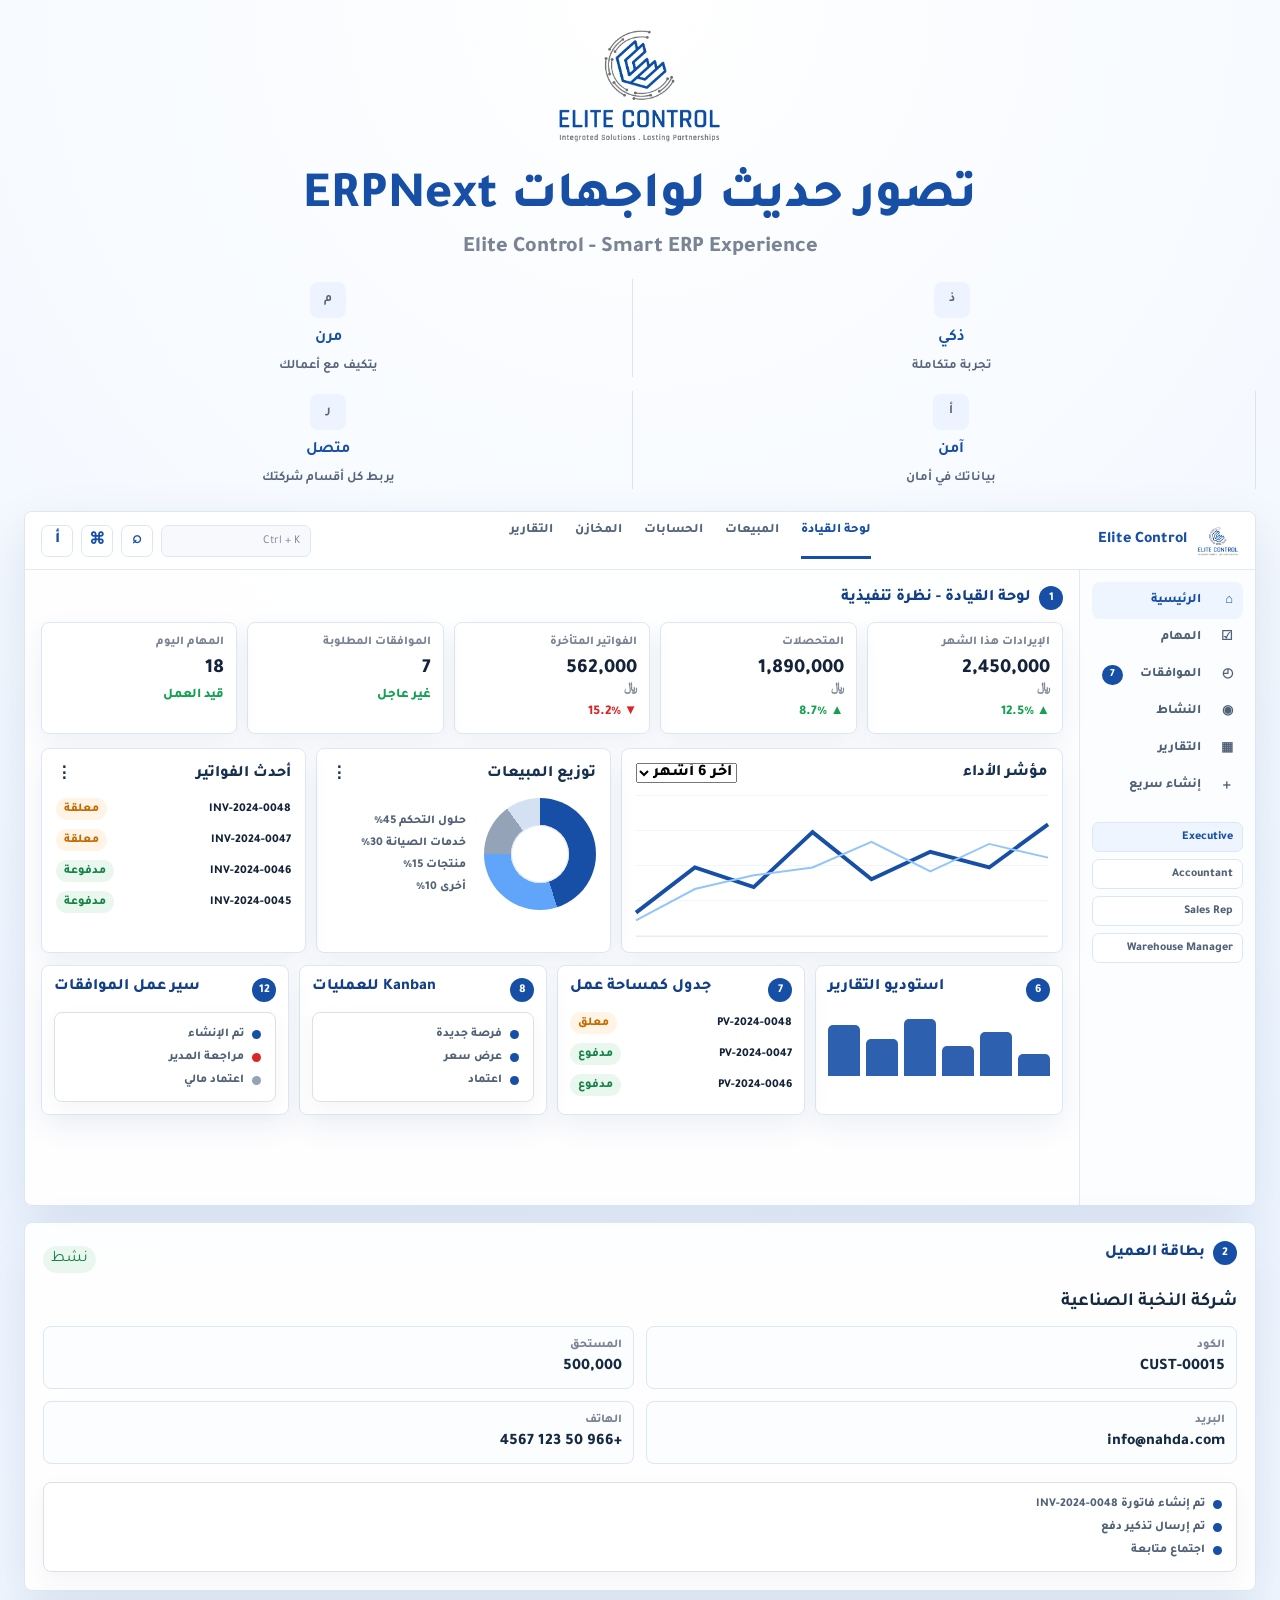
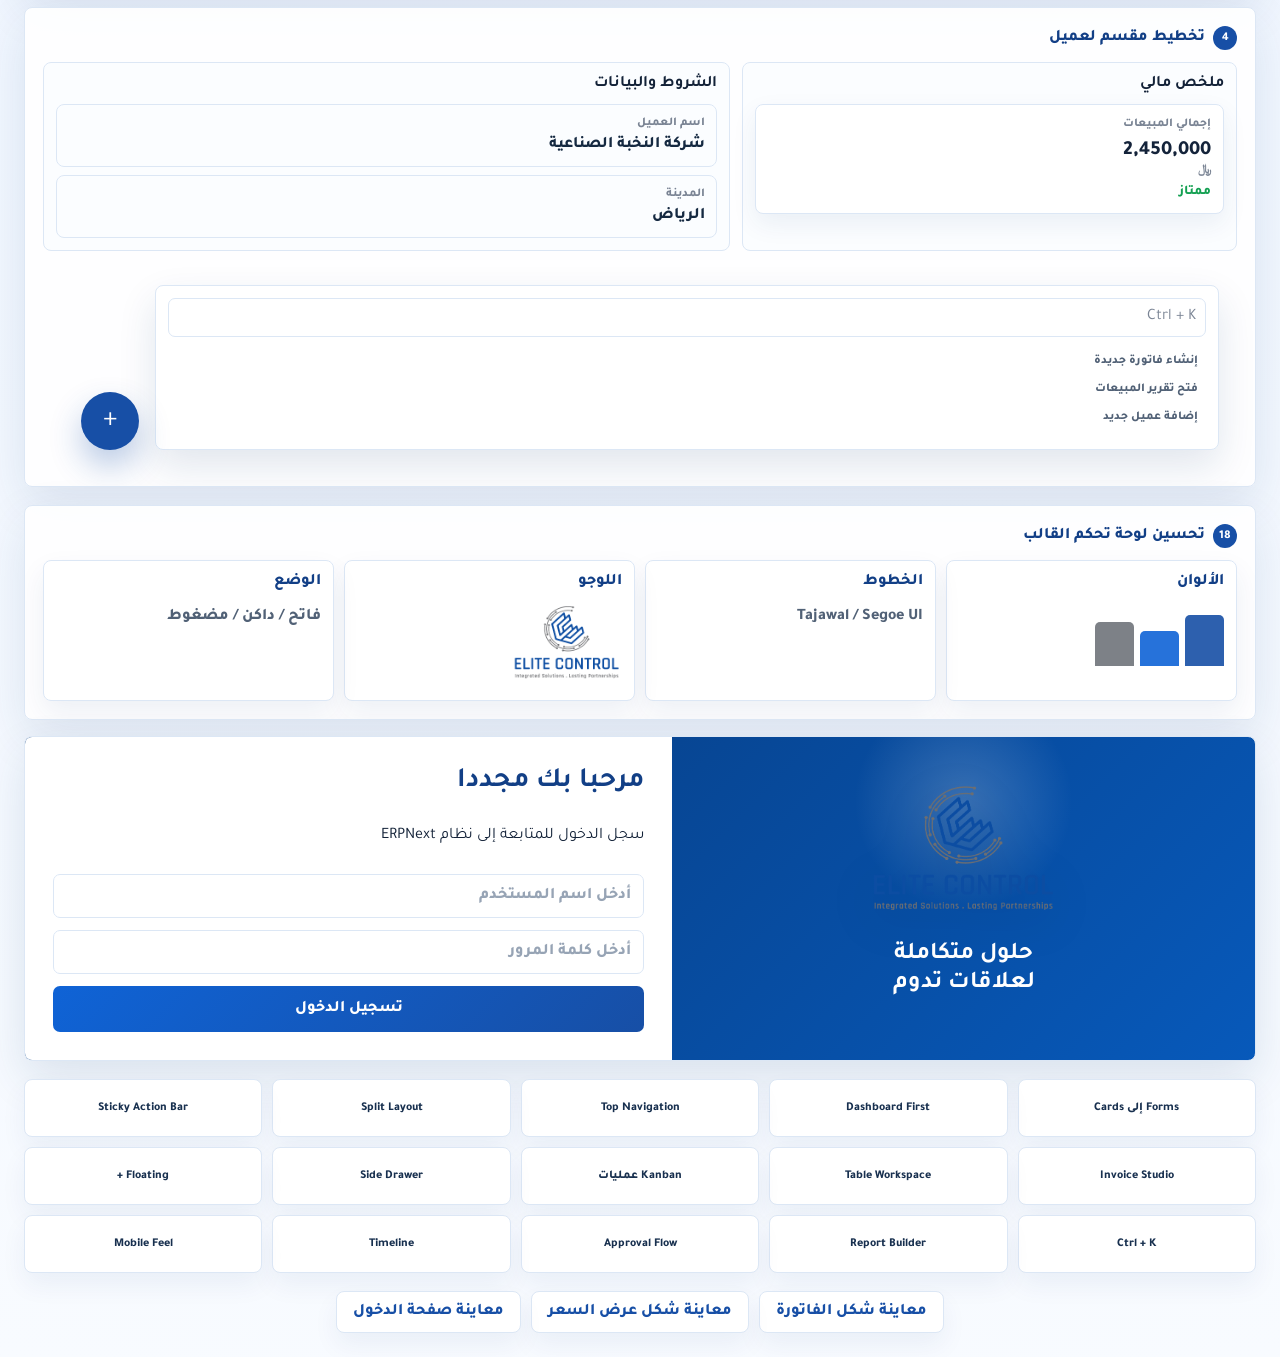
==== preview/index.html @ 514e9c64 "Initial commit" ====
<!doctype html>
<html lang="ar" dir="rtl">
<head>
  <meta charset="utf-8">
  <meta name="viewport" content="width=device-width, initial-scale=1">
  <title>Elite Control - ERPNext Modern Interface</title>
  <link rel="stylesheet" href="../erpnext_elite_theme/public/css/elite_theme.css">
  <style>
    * { box-sizing: border-box; }
    body { margin: 0; background: #f3f7fc; color: var(--elite-ink); font-family: var(--font-stack); }
    button, input, select { font: inherit; }
    .showcase { min-height: 100vh; padding: 24px; background: radial-gradient(circle at 50% 0, #fff 0, #eef5ff 42%, #f8fbff 100%); }
    .hero { display: grid; grid-template-columns: 220px 1fr 460px; gap: 18px; align-items: center; margin-bottom: 22px; }
    .hero-logo img { width: 190px; max-height: 120px; object-fit: contain; }
    .hero-title { text-align: center; }
    .hero-title h1 { margin: 0; color: var(--elite-primary); font-size: clamp(34px, 4vw, 58px); line-height: 1.12; font-weight: 800; letter-spacing: 0; }
    .hero-title p { margin: 8px 0 0; color: #7a8494; font-size: 22px; font-weight: 800; }
    .feature-row { display: grid; grid-template-columns: repeat(4, 1fr); gap: 14px; }
    .feature { min-height: 98px; display: grid; place-items: center; gap: 6px; text-align: center; border-right: 1px solid #d9e5f4; }
    .feature:first-child { border-right: 0; }
    .feature-icon { width: 36px; height: 36px; display: grid; place-items: center; border-radius: 8px; color: var(--elite-primary); background: #edf4ff; font-weight: 800; }
    .feature strong { color: var(--elite-primary); font-size: 16px; }
    .feature span { color: #56657a; font-size: 13px; font-weight: 700; }
    .experience { display: grid; grid-template-columns: minmax(620px, 1.55fr) minmax(420px, .9fr); gap: 16px; }
    .app-shell, .mock-card { background: rgba(255,255,255,.92); border: 1px solid #dce7f5; border-radius: 8px; box-shadow: 0 18px 50px rgba(20, 58, 111, .11); overflow: hidden; }
    .app-top { height: 58px; display: grid; grid-template-columns: 210px 1fr 310px; align-items: center; gap: 14px; padding: 0 16px; border-bottom: 1px solid #e1e9f4; background: rgba(255,255,255,.86); }
    .mini-brand { display: flex; align-items: center; gap: 10px; color: var(--elite-primary); font-weight: 800; }
    .mini-brand img { width: 42px; height: 42px; object-fit: contain; }
    .top-tabs { display: flex; justify-content: center; gap: 22px; color: #55657b; font-weight: 800; font-size: 13px; }
    .top-tabs .active { color: var(--elite-primary); border-bottom: 3px solid var(--elite-primary); padding-bottom: 17px; }
    .top-tools { display: flex; justify-content: flex-end; gap: 8px; align-items: center; }
    .search { width: 150px; border: 1px solid #dce7f5; border-radius: 7px; padding: 8px 10px; background: #f7f9fc; color: #7a8494; font-size: 12px; }
    .tool { width: 32px; height: 32px; border: 1px solid #dce7f5; border-radius: 7px; background: #fff; color: var(--elite-primary); font-weight: 800; }
    .app-body { display: grid; grid-template-columns: 176px 1fr; min-height: 635px; }
    .side { padding: 12px; border-left: 1px solid #e1e9f4; background: #fbfdff; }
    .side-item { display: grid; grid-template-columns: 24px 1fr auto; align-items: center; gap: 8px; min-height: 37px; padding: 8px 10px; border-radius: 8px; color: #516176; font-size: 13px; font-weight: 800; }
    .side-item.active { background: #eef5ff; color: var(--elite-primary); }
    .badge { min-width: 21px; height: 20px; display: grid; place-items: center; border-radius: 999px; background: var(--elite-primary); color: #fff; font-size: 11px; }
    .role-box { margin-top: 18px; display: grid; gap: 7px; }
    .role { border: 1px solid #dce7f5; border-radius: 7px; padding: 7px 9px; color: #516176; font-size: 12px; font-weight: 800; background: #fff; }
    .role.active { background: #eef5ff; color: var(--elite-primary); }
    .workspace { padding: 16px; }
    .section-title { display: flex; align-items: center; gap: 8px; margin-bottom: 12px; color: var(--elite-primary-dark); font-weight: 800; }
    .num { width: 24px; height: 24px; display: grid; place-items: center; border-radius: 999px; color: #fff; background: var(--elite-primary); font-size: 12px; }
    .kpis { display: grid; grid-template-columns: repeat(5, 1fr); gap: 10px; margin-bottom: 14px; }
    .kpi { background: #fff; border: 1px solid #dce7f5; border-radius: 8px; padding: 12px; box-shadow: 0 10px 26px rgba(20,58,111,.07); }
    .kpi span { display: block; color: #7a8494; font-size: 12px; font-weight: 800; }
    .kpi strong { display: block; margin-top: 8px; color: #14233a; font-size: 20px; font-weight: 800; }
    .kpi small { display: block; margin-top: 6px; color: #14a052; font-weight: 800; }
    .panel-grid { display: grid; grid-template-columns: 1.2fr .8fr .72fr; gap: 10px; margin-bottom: 12px; }
    .panel { background: #fff; border: 1px solid #dce7f5; border-radius: 8px; padding: 14px; min-height: 205px; box-shadow: 0 12px 28px rgba(20,58,111,.07); }
    .panel-head { display: flex; justify-content: space-between; align-items: center; margin-bottom: 12px; color: #18304f; font-weight: 800; }
    .line-chart { height: 142px; border-bottom: 1px solid #e5edf7; background: linear-gradient(#eef5ff 1px, transparent 1px) 0 0 / 100% 35px; position: relative; }
    .line-chart svg { width: 100%; height: 100%; overflow: visible; }
    .donut-wrap { display: grid; grid-template-columns: 118px 1fr; gap: 12px; align-items: center; }
    .donut { width: 112px; height: 112px; border-radius: 50%; background: conic-gradient(#174fa6 0 45%, #60a5fa 45% 75%, #94a3b8 75% 90%, #d4e1f2 90%); display: grid; place-items: center; }
    .donut::after { content: ""; width: 58px; height: 58px; border-radius: 50%; background: #fff; box-shadow: inset 0 0 0 1px #dce7f5; }
    .legend { display: grid; gap: 8px; color: #526176; font-size: 12px; font-weight: 800; }
    .invoice-list { display: grid; gap: 9px; font-size: 12px; font-weight: 800; }
    .invoice-row { display: grid; grid-template-columns: 1fr auto; align-items: center; gap: 10px; }
    .status { padding: 4px 8px; border-radius: 999px; background: #eaf7ef; color: #168447; }
    .status.warn { background: #fff4e6; color: #c56a00; }
    .module-grid { display: grid; grid-template-columns: repeat(4, 1fr); gap: 10px; }
    .module { min-height: 126px; background: #fff; border: 1px solid #dce7f5; border-radius: 8px; padding: 12px; box-shadow: 0 12px 28px rgba(20,58,111,.07); }
    .module .module-title { display: flex; justify-content: space-between; color: var(--elite-primary-dark); font-weight: 800; margin-bottom: 10px; }
    .bars { height: 64px; display: grid; grid-template-columns: repeat(6, 1fr); gap: 6px; align-items: end; }
    .bars i { display: block; border-radius: 5px 5px 0 0; background: var(--elite-primary); opacity: .9; }
    .timeline { display: grid; gap: 9px; font-size: 12px; color: #516176; font-weight: 800; }
    .timeline div { display: flex; gap: 8px; align-items: center; }
    .dot { width: 9px; height: 9px; border-radius: 50%; background: var(--elite-primary); }
    .right-stack { display: grid; gap: 16px; }
    .customer-card { padding: 18px; min-height: 360px; }
    .card-topline { display: flex; justify-content: space-between; align-items: center; margin-bottom: 14px; }
    .customer-grid { display: grid; grid-template-columns: 1fr 1fr; gap: 12px; }
    .field { border: 1px solid #dce7f5; border-radius: 8px; padding: 11px; background: #fbfdff; }
    .field span { display: block; color: #7a8494; font-size: 12px; font-weight: 800; }
    .field strong { display: block; margin-top: 6px; color: #152941; font-weight: 800; }
    .flow { padding: 18px; min-height: 330px; }
    .flow-grid { display: grid; grid-template-columns: .72fr 1fr; gap: 12px; }
    .mini-report { border: 1px solid #dce7f5; border-radius: 8px; padding: 12px; background: #fbfdff; }
    .command { margin-top: 16px; padding: 18px; display: grid; grid-template-columns: 1fr 78px; gap: 16px; align-items: end; }
    .command-box { width: 100%; min-height: 165px; background: #fff; border: 1px solid #dce7f5; border-radius: 8px; padding: 12px; box-shadow: 0 16px 38px rgba(20,58,111,.12); }
    .command-input { border: 1px solid #dce7f5; border-radius: 7px; padding: 9px; color: #7a8494; margin-bottom: 10px; }
    .command-line { padding: 7px 8px; border-radius: 7px; color: #516176; font-weight: 800; font-size: 12px; }
    .command-line:hover { background: #eef5ff; color: var(--elite-primary); }
    .fab { width: 58px; height: 58px; border-radius: 50%; border: 0; background: var(--elite-primary); color: #fff; font-size: 28px; box-shadow: 0 16px 32px rgba(23,79,166,.3); }
    .login-callout { margin-top: 18px; display: grid; grid-template-columns: 1fr 1fr; gap: 16px; align-items: stretch; }
    .login-shot { min-height: 255px; border-radius: 8px; overflow: hidden; background: linear-gradient(135deg, #073878, #0759ba); color: #fff; display: grid; grid-template-columns: .9fr 1fr; border: 1px solid #dce7f5; box-shadow: 0 18px 46px rgba(20,58,111,.12); }
    .login-brand { display: grid; place-items: center; text-align: center; padding: 28px; background: radial-gradient(circle at 50% 20%, rgba(255,255,255,.2), transparent 28%); }
    .login-brand img { width: 190px; object-fit: contain; filter: drop-shadow(0 12px 24px rgba(0,0,0,.18)); }
    .login-form { display: grid; align-content: center; gap: 12px; padding: 28px; background: #fff; color: var(--elite-ink); }
    .login-form h3 { margin: 0; color: var(--elite-primary-dark); font-size: 28px; }
    .fake-input { min-height: 44px; border: 1px solid #dce7f5; border-radius: 7px; color: #97a4b5; display: flex; align-items: center; padding: 0 12px; font-weight: 800; }
    .wide-btn { min-height: 46px; border: 0; border-radius: 7px; color: #fff; background: linear-gradient(135deg, #0f63d6, #174fa6); font-weight: 800; }
    .feature-matrix { margin-top: 18px; display: grid; grid-template-columns: repeat(5, minmax(0, 1fr)); gap: 10px; }
    .feature-chip { min-height: 58px; display: grid; place-items: center; text-align: center; border: 1px solid #dce7f5; border-radius: 8px; background: #fff; color: #18304f; font-size: 12px; font-weight: 800; box-shadow: 0 12px 26px rgba(20,58,111,.06); padding: 8px; }
    .currency-symbol { font-size: .92em; color: var(--elite-primary); font-weight: 800; }
    .preview-links { margin-top: 18px; display: flex; gap: 10px; flex-wrap: wrap; justify-content: center; }
    .preview-links a { min-height: 42px; display: inline-flex; align-items: center; justify-content: center; border: 1px solid #dce7f5; border-radius: 8px; background: #fff; color: var(--elite-primary); font-weight: 800; text-decoration: none; padding: 0 16px; box-shadow: 0 12px 26px rgba(20,58,111,.06); }
    @media (max-width: 1280px) { .hero { grid-template-columns: 1fr; text-align: center; } .feature-row { grid-template-columns: repeat(2, 1fr); } .experience, .login-callout { grid-template-columns: 1fr; } }
    @media (max-width: 820px) { .showcase { padding: 14px; } .app-top, .app-body, .panel-grid, .module-grid, .customer-grid, .flow-grid, .login-shot { grid-template-columns: 1fr; } .top-tabs { overflow-x: auto; justify-content: start; } .kpis { grid-template-columns: repeat(2, 1fr); } .side { display: none; } .feature-matrix { grid-template-columns: repeat(2, 1fr); } }
  </style>
</head>
<body class="elite-ar-theme">
  <main class="showcase">
    <header class="hero">
      <div class="hero-logo"><img src="elite-control-logo.png" alt="Elite Control"></div>
      <div class="hero-title">
        <h1>تصور حديث لواجهات ERPNext</h1>
        <p>Elite Control - Smart ERP Experience</p>
      </div>
      <div class="feature-row">
        <div class="feature"><span class="feature-icon">ذ</span><strong>ذكي</strong><span>تجربة متكاملة</span></div>
        <div class="feature"><span class="feature-icon">م</span><strong>مرن</strong><span>يتكيف مع أعمالك</span></div>
        <div class="feature"><span class="feature-icon">أ</span><strong>آمن</strong><span>بياناتك في أمان</span></div>
        <div class="feature"><span class="feature-icon">ر</span><strong>متصل</strong><span>يربط كل أقسام شركتك</span></div>
      </div>
    </header>

    <section class="experience">
      <div class="app-shell">
        <div class="app-top">
          <div class="mini-brand"><img src="elite-control-logo.png" alt=""><span>Elite Control</span></div>
          <nav class="top-tabs"><span class="active">لوحة القيادة</span><span>المبيعات</span><span>الحسابات</span><span>المخازن</span><span>التقارير</span></nav>
          <div class="top-tools"><input class="search" value="Ctrl + K"><button class="tool">⌕</button><button class="tool">⌘</button><button class="tool">أ</button></div>
        </div>
        <div class="app-body">
          <aside class="side">
            <div class="side-item active"><span>⌂</span><span>الرئيسية</span><span></span></div>
            <div class="side-item"><span>☑</span><span>المهام</span><span></span></div>
            <div class="side-item"><span>◴</span><span>الموافقات</span><span class="badge">7</span></div>
            <div class="side-item"><span>◉</span><span>النشاط</span><span></span></div>
            <div class="side-item"><span>▦</span><span>التقارير</span><span></span></div>
            <div class="side-item"><span>＋</span><span>إنشاء سريع</span><span></span></div>
            <div class="role-box">
              <div class="role active">Executive</div><div class="role">Accountant</div><div class="role">Sales Rep</div><div class="role">Warehouse Manager</div>
            </div>
          </aside>
          <section class="workspace">
            <div class="section-title"><span class="num">1</span>لوحة القيادة - نظرة تنفيذية</div>
            <div class="kpis">
              <div class="kpi"><span>الإيرادات هذا الشهر</span><strong>2,450,000 <span class="currency-symbol">﷼</span></strong><small>▲ 12.5%</small></div>
              <div class="kpi"><span>المتحصلات</span><strong>1,890,000 <span class="currency-symbol">﷼</span></strong><small>▲ 8.7%</small></div>
              <div class="kpi"><span>الفواتير المتأخرة</span><strong>562,000 <span class="currency-symbol">﷼</span></strong><small style="color:#dc2626">▼ 15.2%</small></div>
              <div class="kpi"><span>الموافقات المطلوبة</span><strong>7</strong><small>غير عاجل</small></div>
              <div class="kpi"><span>المهام اليوم</span><strong>18</strong><small>قيد العمل</small></div>
            </div>
            <div class="panel-grid">
              <div class="panel">
                <div class="panel-head"><span>مؤشر الأداء</span><select><option>آخر 6 أشهر</option></select></div>
                <div class="line-chart"><svg viewBox="0 0 420 140"><polyline fill="none" stroke="#174fa6" stroke-width="4" points="0,118 60,72 120,92 180,36 240,84 300,56 360,72 420,28"/><polyline fill="none" stroke="#93c5fd" stroke-width="2" points="0,126 60,94 120,80 180,72 240,46 300,76 360,48 420,62"/></svg></div>
              </div>
              <div class="panel">
                <div class="panel-head"><span>توزيع المبيعات</span><span>⋮</span></div>
                <div class="donut-wrap"><div class="donut"></div><div class="legend"><span>حلول التحكم 45%</span><span>خدمات الصيانة 30%</span><span>منتجات 15%</span><span>أخرى 10%</span></div></div>
              </div>
              <div class="panel">
                <div class="panel-head"><span>أحدث الفواتير</span><span>⋮</span></div>
                <div class="invoice-list">
                  <div class="invoice-row"><span>INV-2024-0048</span><span class="status warn">معلقة</span></div>
                  <div class="invoice-row"><span>INV-2024-0047</span><span class="status warn">معلقة</span></div>
                  <div class="invoice-row"><span>INV-2024-0046</span><span class="status">مدفوعة</span></div>
                  <div class="invoice-row"><span>INV-2024-0045</span><span class="status">مدفوعة</span></div>
                </div>
              </div>
            </div>
            <div class="module-grid">
              <div class="module"><div class="module-title"><span class="num">6</span><span>استوديو التقارير</span></div><div class="bars"><i style="height:35%"></i><i style="height:70%"></i><i style="height:48%"></i><i style="height:90%"></i><i style="height:58%"></i><i style="height:80%"></i></div></div>
              <div class="module"><div class="module-title"><span class="num">7</span><span>جدول كمساحة عمل</span></div><div class="invoice-list"><div class="invoice-row"><span>PV-2024-0048</span><span class="status warn">معلق</span></div><div class="invoice-row"><span>PV-2024-0047</span><span class="status">مدفوع</span></div><div class="invoice-row"><span>PV-2024-0046</span><span class="status">مدفوع</span></div></div></div>
              <div class="module"><div class="module-title"><span class="num">8</span><span>Kanban للعمليات</span></div><div class="timeline"><div><i class="dot"></i>فرصة جديدة</div><div><i class="dot"></i>عرض سعر</div><div><i class="dot"></i>اعتماد</div></div></div>
              <div class="module"><div class="module-title"><span class="num">12</span><span>سير عمل الموافقات</span></div><div class="timeline"><div><i class="dot"></i>تم الإنشاء</div><div><i class="dot" style="background:#dc2626"></i>مراجعة المدير</div><div><i class="dot" style="background:#94a3b8"></i>اعتماد مالي</div></div></div>
            </div>
          </section>
        </div>
      </div>

      <div class="right-stack">
        <section class="mock-card customer-card">
          <div class="card-topline"><div class="section-title"><span class="num">2</span>بطاقة العميل</div><span class="status">نشط</span></div>
          <h3 style="margin:0 0 12px;color:#152941">شركة النخبة الصناعية</h3>
          <div class="customer-grid">
            <div class="field"><span>الكود</span><strong>CUST-00015</strong></div>
            <div class="field"><span>المستحق</span><strong>500,000</strong></div>
            <div class="field"><span>البريد</span><strong>info@nahda.com</strong></div>
            <div class="field"><span>الهاتف</span><strong>+966 50 123 4567</strong></div>
          </div>
          <div class="timeline" style="margin-top:18px"><div><i class="dot"></i>تم إنشاء فاتورة INV-2024-0048</div><div><i class="dot"></i>تم إرسال تذكير دفع</div><div><i class="dot"></i>اجتماع متابعة</div></div>
        </section>
        <section class="mock-card flow">
          <div class="section-title"><span class="num">4</span>تخطيط مقسم لعميل</div>
          <div class="flow-grid">
            <div class="mini-report"><strong>ملخص مالي</strong><div class="kpi" style="margin-top:10px"><span>إجمالي المبيعات</span><strong>2,450,000 <span class="currency-symbol">﷼</span></strong><small>ممتاز</small></div></div>
            <div class="mini-report"><strong>الشروط والبيانات</strong><div class="field" style="margin-top:10px"><span>اسم العميل</span><strong>شركة النخبة الصناعية</strong></div><div class="field" style="margin-top:8px"><span>المدينة</span><strong>الرياض</strong></div></div>
          </div>
          <div class="command">
            <div class="command-box"><div class="command-input">Ctrl + K</div><div class="command-line">إنشاء فاتورة جديدة</div><div class="command-line">فتح تقرير المبيعات</div><div class="command-line">إضافة عميل جديد</div></div>
            <button class="fab">+</button>
          </div>
        </section>
      </div>
    </section>

    <section class="login-callout">
      <div class="mock-card" style="padding:18px">
        <div class="section-title"><span class="num">18</span>تحسين لوحة تحكم القالب</div>
        <div class="module-grid">
          <div class="module"><div class="module-title">الألوان</div><div class="bars"><i style="height:80%"></i><i style="height:55%;background:#0f63d6"></i><i style="height:70%;background:#6f747b"></i></div></div>
          <div class="module"><div class="module-title">الخطوط</div><p style="font-weight:800;color:#516176">Tajawal / Segoe UI</p></div>
          <div class="module"><div class="module-title">اللوجو</div><img src="elite-control-logo.png" alt="" style="width:110px"></div>
          <div class="module"><div class="module-title">الوضع</div><p style="font-weight:800;color:#516176">فاتح / داكن / مضغوط</p></div>
        </div>
      </div>
      <div class="login-shot">
        <div class="login-brand"><div><img src="elite-control-logo.png" alt=""><h2>حلول متكاملة<br>لعلاقات تدوم</h2></div></div>
        <div class="login-form"><h3>مرحبا بك مجددا</h3><p>سجل الدخول للمتابعة إلى نظام ERPNext</p><div class="fake-input">أدخل اسم المستخدم</div><div class="fake-input">أدخل كلمة المرور</div><button class="wide-btn">تسجيل الدخول</button></div>
      </div>
    </section>
    <section class="feature-matrix">
      <div class="feature-chip">Forms إلى Cards</div>
      <div class="feature-chip">Dashboard First</div>
      <div class="feature-chip">Top Navigation</div>
      <div class="feature-chip">Split Layout</div>
      <div class="feature-chip">Sticky Action Bar</div>
      <div class="feature-chip">Invoice Studio</div>
      <div class="feature-chip">Table Workspace</div>
      <div class="feature-chip">Kanban عمليات</div>
      <div class="feature-chip">Side Drawer</div>
      <div class="feature-chip">Floating +</div>
      <div class="feature-chip">Ctrl + K</div>
      <div class="feature-chip">Report Builder</div>
      <div class="feature-chip">Approval Flow</div>
      <div class="feature-chip">Timeline</div>
      <div class="feature-chip">Mobile Feel</div>
    </section>
    <nav class="preview-links">
      <a href="invoice-preview.html">معاينة شكل الفاتورة</a>
      <a href="quotation-preview.html">معاينة شكل عرض السعر</a>
      <a href="login-preview.html">معاينة صفحة الدخول</a>
    </nav>
  </main>
</body>
</html>
---- erpnext_elite_theme/public/css/elite_theme.css ----
@import url("https://fonts.googleapis.com/css2?family=Tajawal:wght@400;500;700;800&display=swap");

:root {
  --elite-primary: #174fa6;
  --elite-primary-dark: #123f86;
  --elite-accent: #6f747b;
  --elite-secondary: #2d6cdf;
  --elite-success: #16a34a;
  --elite-ink: #132238;
  --elite-muted: #667085;
  --elite-bg: #f5f7fb;
  --elite-surface: #ffffff;
  --elite-soft: #edf3fc;
  --elite-border: #d9e2ec;
  --elite-warning: #f59e0b;
  --elite-danger: #dc2626;
  --elite-radius: 8px;
  --font-stack: "Tajawal", "Inter", "Segoe UI", Tahoma, Arial, sans-serif;
}

html[dir="rtl"],
html[lang^="ar"],
body.elite-ar-theme {
  direction: rtl;
}

body.elite-ar-theme,
body.elite-ar-theme .page-container,
body.elite-ar-theme .layout-main-section {
  background: var(--elite-bg);
  color: var(--elite-ink);
  font-family: var(--font-stack);
}

body.elite-ar-theme .navbar,
body.elite-ar-theme .web-footer {
  background: var(--elite-surface);
  border-color: var(--elite-border);
  box-shadow: 0 1px 0 rgba(16, 24, 40, 0.06);
}

body.elite-ar-theme .navbar .navbar-brand,
body.elite-ar-theme .app-logo {
  color: var(--elite-primary-dark);
  font-weight: 800;
  letter-spacing: 0;
}

body.elite-ar-theme .app-logo img,
body.elite-ar-theme .navbar-brand img {
  max-height: 34px;
  object-fit: contain;
}

body.elite-ar-theme .standard-sidebar,
body.elite-ar-theme .desk-sidebar,
body.elite-ar-theme .layout-side-section {
  background: #fbfcfe;
  border-left: 1px solid var(--elite-border);
  border-right: 0;
}

body.elite-ar-theme .standard-sidebar .sidebar-item,
body.elite-ar-theme .desk-sidebar .sidebar-item,
body.elite-ar-theme .layout-side-section .sidebar-item {
  border-radius: var(--elite-radius);
  color: #334155;
  margin: 2px 8px;
  padding: 9px 12px;
  font-weight: 700;
  min-height: 38px;
  transition: background .16s ease, color .16s ease, box-shadow .16s ease;
}

body.elite-ar-theme .standard-sidebar .sidebar-item:hover,
body.elite-ar-theme .desk-sidebar .sidebar-item:hover,
body.elite-ar-theme .layout-side-section .sidebar-item:hover {
  background: var(--elite-soft);
  color: var(--elite-primary-dark);
}

body.elite-ar-theme .standard-sidebar .sidebar-item.selected,
body.elite-ar-theme .desk-sidebar .sidebar-item.selected,
body.elite-ar-theme .layout-side-section .sidebar-item.selected {
  background: var(--elite-primary);
  color: #fff;
  font-weight: 700;
  box-shadow: 0 8px 18px rgba(23, 79, 166, .22);
}

body.elite-ar-theme .sidebar-item-icon,
body.elite-ar-theme .standard-sidebar .icon,
body.elite-ar-theme .desk-sidebar .icon {
  margin-left: 8px;
  margin-right: 0;
}

body.elite-ar-theme .page-head,
body.elite-ar-theme .page-title,
body.elite-ar-theme .workspace-title {
  color: var(--elite-ink);
  font-weight: 800;
  letter-spacing: 0;
}

body.elite-ar-theme .page-head {
  background: transparent;
  border-bottom: 1px solid transparent;
  padding-top: 16px;
}

body.elite-ar-theme .page-actions {
  gap: 8px;
}

body.elite-ar-theme .widget,
body.elite-ar-theme .number-widget-box,
body.elite-ar-theme .dashboard-card,
body.elite-ar-theme .frappe-card,
body.elite-ar-theme .form-dashboard-section,
body.elite-ar-theme .kanban-column,
body.elite-ar-theme .report-wrapper,
body.elite-ar-theme .query-report,
body.elite-ar-theme .chart-wrapper,
body.elite-ar-theme .dashboard-graph {
  background: var(--elite-surface);
  border: 1px solid var(--elite-border);
  border-radius: var(--elite-radius);
  box-shadow: 0 8px 22px rgba(15, 23, 42, 0.05);
}

body.elite-ar-theme .number-widget-box .widget-head .widget-title,
body.elite-ar-theme .widget-title {
  color: var(--elite-muted);
  font-size: 13px;
  font-weight: 700;
}

body.elite-ar-theme .number-widget-box .widget-body .widget-content,
body.elite-ar-theme .number {
  color: var(--elite-ink);
  font-weight: 800;
}

body.elite-ar-theme .btn {
  border-radius: 7px;
  font-family: var(--font-stack);
  font-weight: 700;
  min-height: 34px;
  transition: background .16s ease, border-color .16s ease, box-shadow .16s ease;
}

body.elite-ar-theme .btn-primary,
body.elite-ar-theme .primary-action {
  background: var(--elite-primary);
  border-color: var(--elite-primary);
  color: #fff;
  box-shadow: 0 6px 14px rgba(23, 79, 166, 0.22);
}

body.elite-ar-theme .btn-info,
body.elite-ar-theme .btn-success {
  background: var(--elite-secondary);
  border-color: var(--elite-secondary);
  color: #fff;
}

body.elite-ar-theme .btn-primary:hover,
body.elite-ar-theme .primary-action:hover {
  background: var(--elite-primary-dark);
  border-color: var(--elite-primary-dark);
}

body.elite-ar-theme .btn-default,
body.elite-ar-theme .btn-secondary {
  background: #fff;
  border-color: var(--elite-border);
  color: #344054;
}

body.elite-ar-theme .form-control,
body.elite-ar-theme .input-with-feedback,
body.elite-ar-theme .awesomplete input,
body.elite-ar-theme .ql-container {
  background: #fff;
  border: 1px solid var(--elite-border);
  border-radius: 7px;
  color: var(--elite-ink);
  font-family: var(--font-stack);
}

body.elite-ar-theme .form-section,
body.elite-ar-theme .section-body,
body.elite-ar-theme .form-column {
  border-color: var(--elite-border);
}

body.elite-ar-theme .form-control:focus,
body.elite-ar-theme .input-with-feedback:focus {
  border-color: var(--elite-primary);
  box-shadow: 0 0 0 3px rgba(23, 79, 166, 0.14);
}

body.elite-ar-theme .control-label,
body.elite-ar-theme .form-section .section-head {
  color: #344054;
  font-weight: 700;
}

body.elite-ar-theme .list-row,
body.elite-ar-theme .list-row-head,
body.elite-ar-theme .datatable,
body.elite-ar-theme .dt-scrollable {
  border-color: var(--elite-border);
}

body.elite-ar-theme .list-row-head,
body.elite-ar-theme .dt-header,
body.elite-ar-theme .datatable .dt-header .dt-cell {
  background: #f0f5f9;
  color: #475467;
  font-weight: 800;
}

body.elite-ar-theme .list-row,
body.elite-ar-theme .datatable .dt-row {
  background: #fff;
}

body.elite-ar-theme .list-row:hover,
body.elite-ar-theme .datatable .dt-row:hover {
  background: #f8fbfc;
}

body.elite-ar-theme .report-summary,
body.elite-ar-theme .report-summary .summary-value,
body.elite-ar-theme .dashboard-stat {
  color: var(--elite-ink);
  font-weight: 800;
}

body.elite-ar-theme .report-summary .summary-label,
body.elite-ar-theme .filter-label,
body.elite-ar-theme .field-label {
  color: var(--elite-muted);
  font-weight: 700;
}

body.elite-ar-theme .report-filters,
body.elite-ar-theme .filter-section,
body.elite-ar-theme .page-form,
body.elite-ar-theme .filter-area {
  background: #fff;
  border: 1px solid var(--elite-border);
  border-radius: var(--elite-radius);
  padding: 10px;
}

body.elite-ar-theme .chart-container,
body.elite-ar-theme .frappe-chart,
body.elite-ar-theme .graph-svg-tip {
  font-family: var(--font-stack);
}

body.elite-ar-theme .frappe-chart .axis,
body.elite-ar-theme .frappe-chart .y.axis,
body.elite-ar-theme .frappe-chart .x.axis {
  color: var(--elite-muted);
}

body.elite-ar-theme .chart-legend,
body.elite-ar-theme .legend-dataset-label {
  color: #344054;
  font-weight: 700;
}

body.elite-ar-theme .indicator-pill,
body.elite-ar-theme .indicator {
  border-radius: 999px;
  font-weight: 700;
}

body.elite-ar-theme .workspace-section .shortcut-widget-box,
body.elite-ar-theme .shortcut-widget-box {
  background: #fff;
  border: 1px solid var(--elite-border);
  border-radius: var(--elite-radius);
  box-shadow: 0 8px 20px rgba(15, 23, 42, .045);
  transition: transform .16s ease, box-shadow .16s ease;
}

body.elite-ar-theme .workspace-chart,
body.elite-ar-theme .dashboard-chart,
body.elite-ar-theme .widget.chart {
  min-height: 260px;
}

body.elite-ar-theme .kanban-board,
body.elite-ar-theme .calendar,
body.elite-ar-theme .gantt-container {
  background: #fff;
  border: 1px solid var(--elite-border);
  border-radius: var(--elite-radius);
}

body.elite-ar-theme .kanban-card,
body.elite-ar-theme .calendar-event,
body.elite-ar-theme .gantt-task {
  border-radius: 7px;
  border-color: var(--elite-border);
}

body.elite-ar-theme .progress,
body.elite-ar-theme .progress-bar {
  border-radius: 999px;
}

body.elite-ar-theme .progress-bar {
  background-color: var(--elite-primary);
}

body.elite-ar-theme .workspace-section .shortcut-widget-box:hover,
body.elite-ar-theme .shortcut-widget-box:hover {
  transform: translateY(-1px);
  box-shadow: 0 12px 24px rgba(15, 23, 42, .075);
}

body.elite-ar-theme .workspace-section .shortcut-widget-box .widget-title,
body.elite-ar-theme .shortcut-widget-box .widget-title {
  color: var(--elite-ink);
  font-weight: 800;
}

body.elite-ar-theme .desk-sidebar .standard-sidebar-label,
body.elite-ar-theme .standard-sidebar-label,
body.elite-ar-theme .sidebar-section-label {
  color: #8a98aa;
  font-size: 12px;
  font-weight: 800;
  letter-spacing: 0;
}

body.elite-ar-theme .dropdown-menu {
  border: 1px solid var(--elite-border);
  border-radius: var(--elite-radius);
  box-shadow: 0 16px 32px rgba(15, 23, 42, 0.12);
  text-align: right;
}

body.elite-ar-theme .dropdown-item,
body.elite-ar-theme .dropdown-menu > li > a {
  color: #344054;
  font-family: var(--font-stack);
  text-align: right;
}

body.elite-ar-theme .dropdown-item:hover,
body.elite-ar-theme .dropdown-menu > li > a:hover {
  background: var(--elite-soft);
  color: var(--elite-primary-dark);
}

body.elite-ar-theme .modal-content {
  border: 1px solid var(--elite-border);
  border-radius: var(--elite-radius);
  box-shadow: 0 22px 50px rgba(15, 23, 42, 0.2);
}

body.elite-ar-theme .modal-header,
body.elite-ar-theme .modal-footer {
  border-color: var(--elite-border);
}

body.elite-ar-theme .avatar,
body.elite-ar-theme .user-avatar {
  border: 2px solid #e9f0fb;
}

body.elite-ar-theme .search-bar .awesomplete input,
body.elite-ar-theme .navbar-search input {
  background: #f3f6f9;
  border-color: transparent;
}

body.elite-ar-theme .navbar .form-control,
body.elite-ar-theme .navbar input {
  min-height: 38px;
}

body.elite-ar-theme .timeline-item,
body.elite-ar-theme .comment-box {
  border-color: var(--elite-border);
}

body.elite-ar-theme .form-tabs-list .nav-link.active,
body.elite-ar-theme .nav-tabs .nav-link.active {
  border-bottom-color: var(--elite-primary);
  color: var(--elite-primary-dark);
  font-weight: 800;
}

body.elite-ar-theme .print-format,
body.elite-ar-theme .print-preview,
body.elite-ar-theme .print-format-preview {
  color: var(--elite-ink);
  font-family: var(--font-stack);
}

body.elite-ar-theme .print-format table,
body.elite-ar-theme .print-format th,
body.elite-ar-theme .print-format td {
  border-color: #cfd8e3;
}

body.elite-ar-theme .print-format th {
  background: #f0f4fa;
  color: var(--elite-primary-dark);
  font-weight: 800;
}

body.elite-ar-theme .onboarding-step,
body.elite-ar-theme .setup-wizard-slide,
body.elite-ar-theme .empty-state {
  background: #fff;
  border: 1px solid var(--elite-border);
  border-radius: var(--elite-radius);
}

body.elite-ar-theme .elite-settings {
  padding: 8px 0 28px;
}

body.elite-ar-theme .elite-settings-hero {
  display: flex;
  justify-content: space-between;
  gap: 18px;
  align-items: center;
  background: linear-gradient(135deg, var(--elite-primary), var(--elite-primary-dark));
  border-radius: var(--elite-radius);
  color: #fff;
  padding: 24px;
  margin-bottom: 16px;
  box-shadow: 0 18px 36px rgba(23, 79, 166, .18);
}

body.elite-ar-theme .elite-settings-hero h2 {
  margin: 4px 0 8px;
  font-size: 28px;
  font-weight: 800;
}

body.elite-ar-theme .elite-settings-hero p,
body.elite-ar-theme .elite-settings-eyebrow {
  color: rgba(255, 255, 255, .82);
  font-weight: 700;
}

body.elite-ar-theme .elite-settings-logo-preview {
  max-width: 190px;
  max-height: 105px;
  object-fit: contain;
  background: #fff;
  border-radius: 8px;
  padding: 10px;
}

body.elite-ar-theme .elite-settings-grid {
  display: grid;
  grid-template-columns: repeat(3, minmax(0, 1fr));
  gap: 14px;
}

body.elite-ar-theme .elite-settings-card {
  background: #fff;
  border: 1px solid var(--elite-border);
  border-radius: var(--elite-radius);
  box-shadow: 0 8px 22px rgba(15, 23, 42, .05);
  padding: 16px;
}

body.elite-ar-theme .elite-settings-card h3 {
  margin: 0 0 14px;
  color: var(--elite-ink);
  font-size: 17px;
  font-weight: 800;
}

body.elite-ar-theme .elite-settings-card label {
  display: grid;
  gap: 7px;
  margin-bottom: 12px;
  color: #344054;
  font-weight: 800;
}

body.elite-ar-theme .elite-settings-card input[type="text"] {
  width: 100%;
  min-height: 38px;
  border: 1px solid var(--elite-border);
  border-radius: 7px;
  padding: 8px 10px;
  color: var(--elite-ink);
}

body.elite-ar-theme .elite-settings-card input[type="color"] {
  width: 100%;
  min-height: 42px;
  border: 1px solid var(--elite-border);
  border-radius: 7px;
  padding: 4px;
  background: #fff;
}

body.elite-ar-theme .elite-settings-actions,
body.elite-ar-theme .elite-preview-toolbar {
  display: flex;
  gap: 8px;
  flex-wrap: wrap;
}

body.elite-ar-theme .elite-preset-grid {
  display: grid;
  gap: 9px;
}

body.elite-ar-theme .elite-preset {
  min-height: 40px;
  border: 1px solid var(--elite-border);
  border-radius: 7px;
  background: #f8fbff;
  color: var(--elite-primary-dark);
  font-weight: 800;
  text-align: start;
  padding: 0 12px;
}

body.elite-ar-theme .elite-preset:hover {
  border-color: var(--elite-primary);
  background: var(--elite-soft);
}

body.elite-ar-theme .elite-settings-note {
  margin: 12px 0 0;
  color: var(--elite-muted);
  font-weight: 700;
}

body.elite-ar-theme .elite-preview-metric {
  margin: 18px 0;
  display: grid;
  gap: 6px;
}

body.elite-ar-theme .elite-preview-metric span {
  color: var(--elite-muted);
  font-weight: 800;
}

body.elite-ar-theme .elite-preview-metric strong {
  color: var(--elite-ink);
  font-size: 28px;
  font-weight: 800;
}

body.elite-ar-theme .elite-preview-bars {
  height: 150px;
  display: grid;
  grid-template-columns: repeat(5, minmax(0, 1fr));
  gap: 10px;
  align-items: end;
  border-bottom: 1px solid var(--elite-border);
  padding-top: 12px;
}

body.elite-ar-theme .elite-preview-bars i {
  display: block;
  border-radius: 7px 7px 0 0;
  background: var(--elite-primary);
}

body.elite-ar-theme .elite-preview-bars i:nth-child(2n) {
  background: var(--elite-secondary);
}

body.elite-ar-theme .elite-login-mini-shot {
  min-height: 212px;
  display: grid;
  grid-template-columns: .95fr 1fr;
  overflow: hidden;
  border: 1px solid var(--elite-border);
  border-radius: var(--elite-radius);
}

body.elite-ar-theme .elite-login-mini-brand {
  display: grid;
  place-items: center;
  align-content: center;
  gap: 10px;
  padding: 16px;
  background: linear-gradient(135deg, var(--elite-primary-dark), var(--elite-primary));
  color: #fff;
  font-weight: 800;
}

body.elite-ar-theme .elite-login-mini-brand img {
  max-width: 120px;
  max-height: 74px;
  background: #fff;
  border-radius: 8px;
  padding: 8px;
}

body.elite-ar-theme .elite-login-mini-form {
  display: grid;
  align-content: center;
  gap: 10px;
  padding: 16px;
  background: #fff;
}

body.elite-ar-theme .elite-login-mini-form span {
  color: var(--elite-primary-dark);
  font-weight: 800;
}

body.elite-ar-theme .elite-login-mini-form i {
  height: 34px;
  border: 1px solid var(--elite-border);
  border-radius: 7px;
  background: #f8fbff;
}

body.elite-ar-theme .elite-login-mini-form b {
  min-height: 36px;
  display: grid;
  place-items: center;
  border-radius: 7px;
  background: var(--elite-primary);
  color: #fff;
}

body.elite-ar-theme .workspace-container,
body.elite-ar-theme .layout-main {
  background:
    radial-gradient(circle at 50% 0, rgba(23, 79, 166, .08), transparent 34%),
    var(--elite-bg);
}

body.elite-ar-theme .page-head .page-title .title-text {
  font-size: 24px;
  font-weight: 800;
}

body.elite-ar-theme .form-layout,
body.elite-ar-theme .form-page {
  background: transparent;
}

body.elite-ar-theme .form-section:not(:last-child) {
  margin-bottom: 12px;
}

body.elite-ar-theme .list-sidebar,
body.elite-ar-theme .form-sidebar {
  background: #fbfdff;
  border: 1px solid var(--elite-border);
  border-radius: var(--elite-radius);
}

body.elite-ar-theme .dt-cell__content,
body.elite-ar-theme .list-subject,
body.elite-ar-theme .list-row-col {
  font-weight: 700;
}

body.elite-ar-theme .page-head {
  position: sticky;
  top: 0;
  z-index: 20;
  backdrop-filter: blur(12px);
  background: rgba(245, 247, 251, .86);
}

body.elite-ar-theme .page-actions,
body.elite-ar-theme .custom-actions {
  position: sticky;
  top: 56px;
  z-index: 19;
  padding: 8px;
  border: 1px solid rgba(217, 226, 236, .76);
  border-radius: var(--elite-radius);
  background: rgba(255, 255, 255, .9);
  box-shadow: 0 10px 26px rgba(15, 23, 42, .06);
}

body.elite-ar-theme .form-layout .form-section,
body.elite-ar-theme .form-dashboard,
body.elite-ar-theme .form-timeline,
body.elite-ar-theme .timeline,
body.elite-ar-theme .comment-box {
  background: #fff;
  border: 1px solid var(--elite-border);
  border-radius: var(--elite-radius);
  box-shadow: 0 8px 22px rgba(15, 23, 42, .045);
  padding: 14px;
}

body.elite-ar-theme .form-layout {
  display: grid;
  gap: 12px;
}

body.elite-ar-theme .form-dashboard {
  margin-bottom: 12px;
}

body.elite-ar-theme .list-view-container,
body.elite-ar-theme .report-wrapper,
body.elite-ar-theme .query-report {
  overflow: hidden;
}

body.elite-ar-theme .list-row-container,
body.elite-ar-theme .list-row {
  border-radius: 7px;
}

body.elite-ar-theme .list-row-container {
  margin: 4px 0;
}

body.elite-ar-theme .result,
body.elite-ar-theme .list-paging-area,
body.elite-ar-theme .report-footer {
  background: #fff;
  border: 1px solid var(--elite-border);
  border-radius: var(--elite-radius);
}

body.elite-ar-theme .navbar .container,
body.elite-ar-theme .navbar .container-fluid {
  gap: 12px;
}

body.elite-ar-theme .navbar::after {
  content: "لوحة القيادة  المبيعات  الحسابات  المخازن  التقارير";
  display: inline-flex;
  align-items: center;
  gap: 18px;
  color: #526176;
  font-weight: 800;
  font-size: 13px;
  white-space: nowrap;
  margin-inline-start: 18px;
}

body.elite-ar-theme .form-sidebar .sidebar-section,
body.elite-ar-theme .list-sidebar .sidebar-section {
  border-bottom: 1px solid var(--elite-border);
  padding-bottom: 10px;
  margin-bottom: 10px;
}

body.elite-ar-theme .empty-state {
  min-height: 220px;
  display: grid;
  place-items: center;
  text-align: center;
  background:
    radial-gradient(circle at 50% 0, rgba(23, 79, 166, .08), transparent 38%),
    #fff;
}

body.elite-ar-theme .elite-floating-create {
  position: fixed;
  left: 28px;
  bottom: 28px;
  z-index: 1000;
  width: 58px;
  height: 58px;
  border: 0;
  border-radius: 50%;
  background: var(--elite-primary);
  color: #fff;
  font-size: 30px;
  font-weight: 800;
  box-shadow: 0 18px 34px rgba(23, 79, 166, .3);
}

body.elite-ar-theme .elite-command-palette {
  position: fixed;
  inset: 0;
  z-index: 1200;
  display: none;
  place-items: start center;
  padding-top: 12vh;
  background: rgba(15, 23, 42, .24);
  backdrop-filter: blur(8px);
}

body.elite-ar-theme .elite-command-palette.open {
  display: grid;
}

body.elite-ar-theme .elite-command-panel {
  width: min(620px, calc(100vw - 28px));
  display: grid;
  gap: 8px;
  padding: 14px;
  border: 1px solid var(--elite-border);
  border-radius: var(--elite-radius);
  background: #fff;
  box-shadow: 0 24px 70px rgba(15, 23, 42, .2);
}

body.elite-ar-theme .elite-command-input {
  min-height: 44px;
  border: 1px solid var(--elite-border);
  border-radius: 7px;
  padding: 0 12px;
  color: var(--elite-ink);
}

body.elite-ar-theme .elite-command-panel button {
  min-height: 40px;
  border: 0;
  border-radius: 7px;
  background: #f8fbff;
  color: #344054;
  font-weight: 800;
  text-align: start;
  padding: 0 12px;
}

body.elite-ar-theme .elite-command-panel button:hover {
  background: var(--elite-soft);
  color: var(--elite-primary-dark);
}

body.elite-ar-theme .currency,
body.elite-ar-theme [data-fieldtype="Currency"],
body.elite-ar-theme .text-right {
  font-variant-numeric: tabular-nums;
}

body.elite-ar-theme.elite-sales-studio .form-page {
  display: grid;
  grid-template-columns: minmax(0, 1fr) minmax(300px, .38fr);
  gap: 14px;
}

body.elite-ar-theme.elite-sales-studio .layout-main-section-wrapper,
body.elite-ar-theme.elite-sales-studio .page-body .container {
  display: grid;
  grid-template-columns: minmax(0, 1fr) 210px;
  gap: 14px;
}

body.elite-ar-theme.elite-sales-studio .elite-sales-rail {
  position: sticky;
  top: 132px;
  align-self: start;
  min-height: 520px;
  border: 1px solid var(--elite-border);
  border-radius: var(--elite-radius);
  background: #fff;
  box-shadow: 0 12px 28px rgba(15, 23, 42, .055);
  padding: 14px 10px;
}

body.elite-ar-theme.elite-sales-studio .elite-sales-rail-title {
  color: var(--elite-primary-dark);
  font-size: 18px;
  font-weight: 800;
  padding: 8px 10px 14px;
  border-bottom: 1px solid var(--elite-border);
  margin-bottom: 8px;
}

body.elite-ar-theme.elite-sales-studio .elite-sales-rail a {
  min-height: 40px;
  display: flex;
  align-items: center;
  border-inline-start: 2px solid transparent;
  border-radius: 7px;
  color: #526176;
  font-weight: 800;
  padding: 0 10px;
}

body.elite-ar-theme.elite-sales-studio .elite-sales-rail a.active {
  border-inline-start-color: var(--elite-primary);
  background: #eef5ff;
  color: var(--elite-primary);
}

body.elite-ar-theme.elite-sales-studio .form-dashboard,
body.elite-ar-theme.elite-sales-studio .form-tabs-list,
body.elite-ar-theme.elite-sales-studio .form-layout {
  min-width: 0;
}

body.elite-ar-theme.elite-sales-studio .form-sidebar,
body.elite-ar-theme.elite-sales-studio .layout-side-section {
  order: 2;
  position: sticky;
  top: 126px;
  align-self: start;
  min-height: 420px;
  background: #fff;
  border: 1px solid var(--elite-border);
  color: var(--elite-ink);
  box-shadow: 0 12px 28px rgba(15, 23, 42, .055);
}

body.elite-ar-theme.elite-sales-studio .form-sidebar *,
body.elite-ar-theme.elite-sales-studio .layout-side-section * {
  color: inherit;
}

body.elite-ar-theme.elite-sales-studio .form-dashboard-section {
  border-radius: var(--elite-radius);
  background: #fff;
}

body.elite-ar-theme.elite-sales-studio .form-control,
body.elite-ar-theme.elite-sales-studio .input-with-feedback,
body.elite-ar-theme.elite-sales-studio .awesomplete input {
  min-height: 38px;
  background: #fbfdff;
}

body.elite-ar-theme.elite-sales-studio .grid-body,
body.elite-ar-theme.elite-sales-studio .form-grid {
  border: 1px solid var(--elite-border);
  border-radius: var(--elite-radius);
  overflow: hidden;
}

body.elite-ar-theme.elite-sales-studio .grid-heading-row,
body.elite-ar-theme.elite-sales-studio .grid-row {
  border-radius: 7px;
}

body.elite-ar-theme.elite-sales-studio .grid-heading-row {
  background: #f3f7fc;
  color: var(--elite-primary-dark);
  font-weight: 800;
}

body.elite-ar-theme.elite-sales-studio .form-section .section-head {
  color: var(--elite-primary-dark);
  font-size: 15px;
}

body.elite-ar-theme .elite-print-preview {
  direction: rtl;
  max-width: 1120px;
  margin: 0 auto;
  background: #fff;
  color: var(--elite-ink);
  font-family: var(--font-stack);
  padding: 28px;
}

body.elite-ar-theme .elite-print-header {
  display: grid;
  grid-template-columns: 1fr 1fr;
  gap: 18px;
  align-items: start;
  padding-bottom: 18px;
  border-bottom: 2px solid var(--elite-primary);
}

body.elite-ar-theme .elite-print-header img {
  max-width: 180px;
  max-height: 95px;
  object-fit: contain;
}

body.elite-ar-theme .elite-print-header h1 {
  margin: 0 0 10px;
  color: var(--elite-primary-dark);
  font-size: 32px;
  font-weight: 800;
}

body.elite-ar-theme .elite-print-header p,
body.elite-ar-theme .elite-print-header span {
  color: var(--elite-muted);
  font-weight: 700;
}

body.elite-ar-theme .elite-print-meta {
  display: grid;
  grid-template-columns: repeat(4, minmax(0, 1fr));
  gap: 10px;
  margin: 18px 0;
}

body.elite-ar-theme .elite-print-meta div,
body.elite-ar-theme .elite-print-totals div {
  border: 1px solid var(--elite-border);
  border-radius: 7px;
  background: #f8fbff;
  padding: 10px 12px;
}

body.elite-ar-theme .elite-print-meta span,
body.elite-ar-theme .elite-print-totals span {
  display: block;
  color: var(--elite-muted);
  font-size: 12px;
  font-weight: 800;
}

body.elite-ar-theme .elite-print-meta strong,
body.elite-ar-theme .elite-print-totals strong {
  display: block;
  margin-top: 5px;
  color: var(--elite-ink);
  font-weight: 800;
}

body.elite-ar-theme .elite-print-table {
  width: 100%;
  border-collapse: collapse;
  margin: 18px 0;
  border: 1px solid var(--elite-border);
}

body.elite-ar-theme .elite-print-table th,
body.elite-ar-theme .elite-print-table td {
  border-bottom: 1px solid var(--elite-border);
  padding: 10px;
  text-align: right;
  vertical-align: top;
}

body.elite-ar-theme .elite-print-table th {
  background: #edf3fc;
  color: var(--elite-primary-dark);
  font-weight: 800;
}

body.elite-ar-theme .elite-print-table small {
  display: block;
  margin-top: 4px;
  color: var(--elite-muted);
}

body.elite-ar-theme .elite-empty-row {
  text-align: center;
  color: var(--elite-muted);
}

body.elite-ar-theme .elite-print-totals {
  width: min(430px, 100%);
  display: grid;
  gap: 8px;
  margin-inline-start: auto;
}

body.elite-ar-theme .elite-print-totals .grand {
  background: var(--elite-primary);
}

body.elite-ar-theme .elite-print-totals .grand span,
body.elite-ar-theme .elite-print-totals .grand strong {
  color: #fff;
}

body.elite-ar-theme .elite-print-terms {
  margin-top: 18px;
  border: 1px solid var(--elite-border);
  border-radius: 7px;
  padding: 14px;
  background: #fff;
}

body.elite-ar-theme .elite-print-terms h3 {
  margin: 0 0 8px;
  color: var(--elite-primary-dark);
  font-weight: 800;
}

@media print {
  body.elite-print-body {
    background: #fff !important;
  }

  body.elite-print-body .elite-print-preview {
    max-width: none;
    padding: 0;
    box-shadow: none;
  }
}

body.elite-ar-theme {
  animation: elitePageIn .22s ease-out;
}

@keyframes elitePageIn {
  from { opacity: .92; transform: translateY(4px); }
  to { opacity: 1; transform: translateY(0); }
}

@media (max-width: 1100px) {
  body.elite-ar-theme .elite-settings-grid {
    grid-template-columns: 1fr;
  }
}

@media (max-width: 768px) {
  body.elite-ar-theme .page-head {
    padding-inline: 12px;
  }

  body.elite-ar-theme .standard-sidebar,
  body.elite-ar-theme .desk-sidebar {
    border-left: 0;
  }

  body.elite-ar-theme .btn {
    min-height: 36px;
  }

  body.elite-ar-theme {
    padding-bottom: 68px;
  }

  body.elite-ar-theme .navbar::after {
    content: "الرئيسية  إنشاء  تقارير  حسابي";
    position: fixed;
    inset: auto 12px 10px;
    z-index: 1001;
    justify-content: space-around;
    min-height: 52px;
    border: 1px solid var(--elite-border);
    border-radius: 8px;
    background: rgba(255, 255, 255, .94);
    box-shadow: 0 14px 34px rgba(15, 23, 42, .16);
    margin: 0;
  }

  body.elite-ar-theme .elite-floating-create {
    left: 18px;
    bottom: 76px;
  }

  body.elite-ar-theme.elite-sales-studio .form-page {
    grid-template-columns: 1fr;
  }

  body.elite-ar-theme.elite-sales-studio .layout-main-section-wrapper,
  body.elite-ar-theme.elite-sales-studio .page-body .container {
    grid-template-columns: 1fr;
  }

  body.elite-ar-theme.elite-sales-studio .elite-sales-rail {
    position: static;
    min-height: auto;
    order: -1;
  }

  body.elite-ar-theme .elite-print-meta {
    grid-template-columns: 1fr;
  }
}
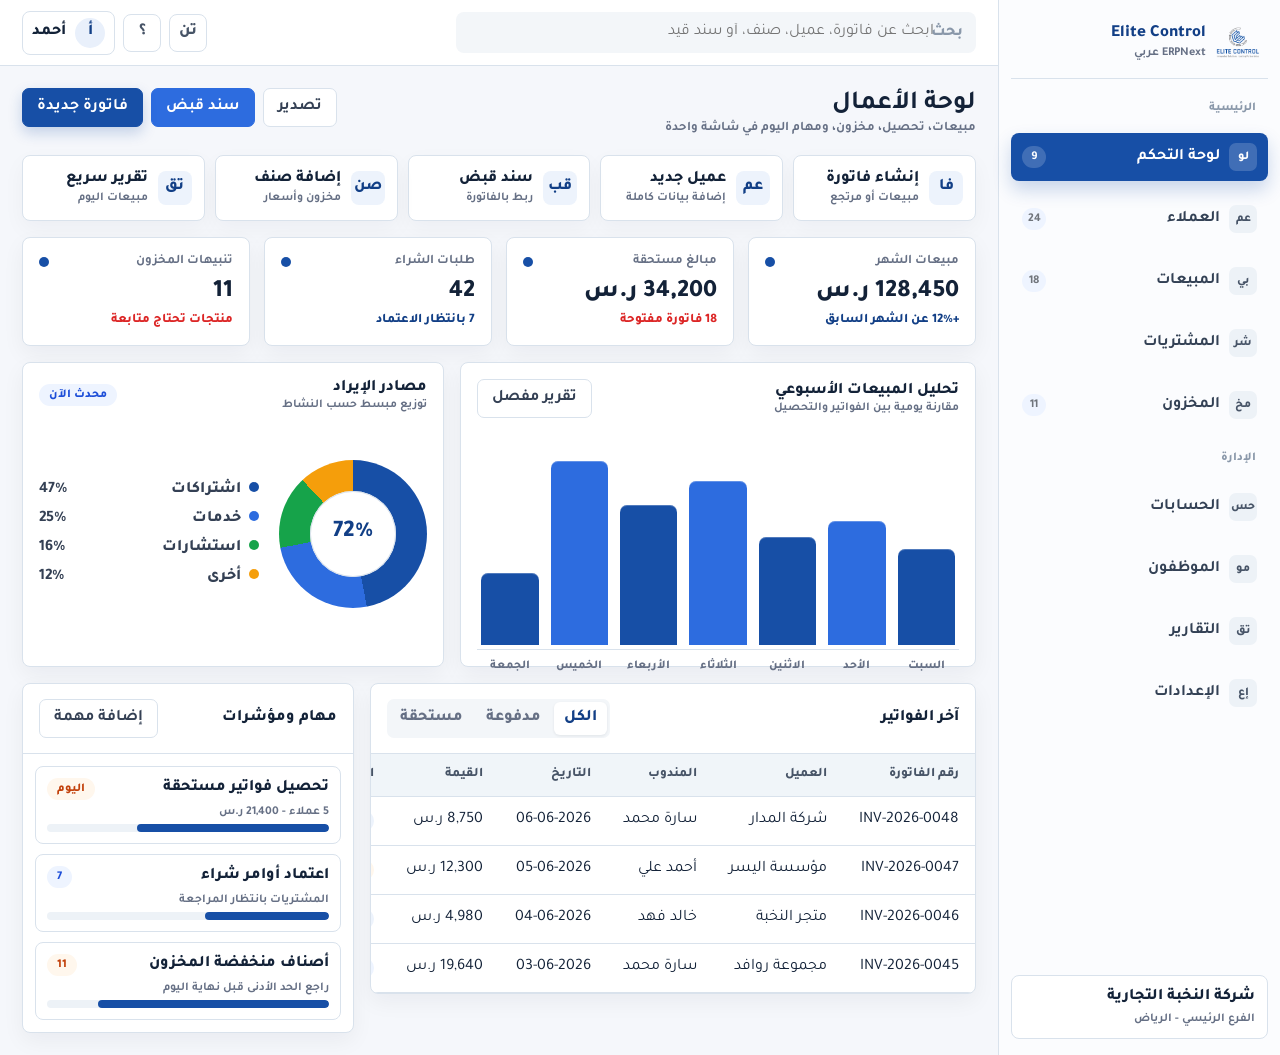
==== commit 82a23d69: "قم بكتابة وصف لما قمت بتغييره هنا" ====
--- a/preview/index.html
+++ b/preview/index.html
@@ -3,240 +3,277 @@
 <head>
   <meta charset="utf-8">
   <meta name="viewport" content="width=device-width, initial-scale=1">
-  <title>Elite Control - ERPNext Modern Interface</title>
+  <title>معاينة ثيم ERPNext العربي</title>
   <link rel="stylesheet" href="../erpnext_elite_theme/public/css/elite_theme.css">
   <style>
     * { box-sizing: border-box; }
-    body { margin: 0; background: #f3f7fc; color: var(--elite-ink); font-family: var(--font-stack); }
+    body { margin: 0; background: var(--elite-bg); color: var(--elite-ink); font-family: var(--font-stack); }
     button, input, select { font: inherit; }
-    .showcase { min-height: 100vh; padding: 24px; background: radial-gradient(circle at 50% 0, #fff 0, #eef5ff 42%, #f8fbff 100%); }
-    .hero { display: grid; grid-template-columns: 220px 1fr 460px; gap: 18px; align-items: center; margin-bottom: 22px; }
-    .hero-logo img { width: 190px; max-height: 120px; object-fit: contain; }
-    .hero-title { text-align: center; }
-    .hero-title h1 { margin: 0; color: var(--elite-primary); font-size: clamp(34px, 4vw, 58px); line-height: 1.12; font-weight: 800; letter-spacing: 0; }
-    .hero-title p { margin: 8px 0 0; color: #7a8494; font-size: 22px; font-weight: 800; }
-    .feature-row { display: grid; grid-template-columns: repeat(4, 1fr); gap: 14px; }
-    .feature { min-height: 98px; display: grid; place-items: center; gap: 6px; text-align: center; border-right: 1px solid #d9e5f4; }
-    .feature:first-child { border-right: 0; }
-    .feature-icon { width: 36px; height: 36px; display: grid; place-items: center; border-radius: 8px; color: var(--elite-primary); background: #edf4ff; font-weight: 800; }
-    .feature strong { color: var(--elite-primary); font-size: 16px; }
-    .feature span { color: #56657a; font-size: 13px; font-weight: 700; }
-    .experience { display: grid; grid-template-columns: minmax(620px, 1.55fr) minmax(420px, .9fr); gap: 16px; }
-    .app-shell, .mock-card { background: rgba(255,255,255,.92); border: 1px solid #dce7f5; border-radius: 8px; box-shadow: 0 18px 50px rgba(20, 58, 111, .11); overflow: hidden; }
-    .app-top { height: 58px; display: grid; grid-template-columns: 210px 1fr 310px; align-items: center; gap: 14px; padding: 0 16px; border-bottom: 1px solid #e1e9f4; background: rgba(255,255,255,.86); }
-    .mini-brand { display: flex; align-items: center; gap: 10px; color: var(--elite-primary); font-weight: 800; }
-    .mini-brand img { width: 42px; height: 42px; object-fit: contain; }
-    .top-tabs { display: flex; justify-content: center; gap: 22px; color: #55657b; font-weight: 800; font-size: 13px; }
-    .top-tabs .active { color: var(--elite-primary); border-bottom: 3px solid var(--elite-primary); padding-bottom: 17px; }
-    .top-tools { display: flex; justify-content: flex-end; gap: 8px; align-items: center; }
-    .search { width: 150px; border: 1px solid #dce7f5; border-radius: 7px; padding: 8px 10px; background: #f7f9fc; color: #7a8494; font-size: 12px; }
-    .tool { width: 32px; height: 32px; border: 1px solid #dce7f5; border-radius: 7px; background: #fff; color: var(--elite-primary); font-weight: 800; }
-    .app-body { display: grid; grid-template-columns: 176px 1fr; min-height: 635px; }
-    .side { padding: 12px; border-left: 1px solid #e1e9f4; background: #fbfdff; }
-    .side-item { display: grid; grid-template-columns: 24px 1fr auto; align-items: center; gap: 8px; min-height: 37px; padding: 8px 10px; border-radius: 8px; color: #516176; font-size: 13px; font-weight: 800; }
-    .side-item.active { background: #eef5ff; color: var(--elite-primary); }
-    .badge { min-width: 21px; height: 20px; display: grid; place-items: center; border-radius: 999px; background: var(--elite-primary); color: #fff; font-size: 11px; }
-    .role-box { margin-top: 18px; display: grid; gap: 7px; }
-    .role { border: 1px solid #dce7f5; border-radius: 7px; padding: 7px 9px; color: #516176; font-size: 12px; font-weight: 800; background: #fff; }
-    .role.active { background: #eef5ff; color: var(--elite-primary); }
-    .workspace { padding: 16px; }
-    .section-title { display: flex; align-items: center; gap: 8px; margin-bottom: 12px; color: var(--elite-primary-dark); font-weight: 800; }
-    .num { width: 24px; height: 24px; display: grid; place-items: center; border-radius: 999px; color: #fff; background: var(--elite-primary); font-size: 12px; }
-    .kpis { display: grid; grid-template-columns: repeat(5, 1fr); gap: 10px; margin-bottom: 14px; }
-    .kpi { background: #fff; border: 1px solid #dce7f5; border-radius: 8px; padding: 12px; box-shadow: 0 10px 26px rgba(20,58,111,.07); }
-    .kpi span { display: block; color: #7a8494; font-size: 12px; font-weight: 800; }
-    .kpi strong { display: block; margin-top: 8px; color: #14233a; font-size: 20px; font-weight: 800; }
-    .kpi small { display: block; margin-top: 6px; color: #14a052; font-weight: 800; }
-    .panel-grid { display: grid; grid-template-columns: 1.2fr .8fr .72fr; gap: 10px; margin-bottom: 12px; }
-    .panel { background: #fff; border: 1px solid #dce7f5; border-radius: 8px; padding: 14px; min-height: 205px; box-shadow: 0 12px 28px rgba(20,58,111,.07); }
-    .panel-head { display: flex; justify-content: space-between; align-items: center; margin-bottom: 12px; color: #18304f; font-weight: 800; }
-    .line-chart { height: 142px; border-bottom: 1px solid #e5edf7; background: linear-gradient(#eef5ff 1px, transparent 1px) 0 0 / 100% 35px; position: relative; }
-    .line-chart svg { width: 100%; height: 100%; overflow: visible; }
-    .donut-wrap { display: grid; grid-template-columns: 118px 1fr; gap: 12px; align-items: center; }
-    .donut { width: 112px; height: 112px; border-radius: 50%; background: conic-gradient(#174fa6 0 45%, #60a5fa 45% 75%, #94a3b8 75% 90%, #d4e1f2 90%); display: grid; place-items: center; }
-    .donut::after { content: ""; width: 58px; height: 58px; border-radius: 50%; background: #fff; box-shadow: inset 0 0 0 1px #dce7f5; }
-    .legend { display: grid; gap: 8px; color: #526176; font-size: 12px; font-weight: 800; }
-    .invoice-list { display: grid; gap: 9px; font-size: 12px; font-weight: 800; }
-    .invoice-row { display: grid; grid-template-columns: 1fr auto; align-items: center; gap: 10px; }
-    .status { padding: 4px 8px; border-radius: 999px; background: #eaf7ef; color: #168447; }
-    .status.warn { background: #fff4e6; color: #c56a00; }
-    .module-grid { display: grid; grid-template-columns: repeat(4, 1fr); gap: 10px; }
-    .module { min-height: 126px; background: #fff; border: 1px solid #dce7f5; border-radius: 8px; padding: 12px; box-shadow: 0 12px 28px rgba(20,58,111,.07); }
-    .module .module-title { display: flex; justify-content: space-between; color: var(--elite-primary-dark); font-weight: 800; margin-bottom: 10px; }
-    .bars { height: 64px; display: grid; grid-template-columns: repeat(6, 1fr); gap: 6px; align-items: end; }
-    .bars i { display: block; border-radius: 5px 5px 0 0; background: var(--elite-primary); opacity: .9; }
-    .timeline { display: grid; gap: 9px; font-size: 12px; color: #516176; font-weight: 800; }
-    .timeline div { display: flex; gap: 8px; align-items: center; }
-    .dot { width: 9px; height: 9px; border-radius: 50%; background: var(--elite-primary); }
-    .right-stack { display: grid; gap: 16px; }
-    .customer-card { padding: 18px; min-height: 360px; }
-    .card-topline { display: flex; justify-content: space-between; align-items: center; margin-bottom: 14px; }
-    .customer-grid { display: grid; grid-template-columns: 1fr 1fr; gap: 12px; }
-    .field { border: 1px solid #dce7f5; border-radius: 8px; padding: 11px; background: #fbfdff; }
-    .field span { display: block; color: #7a8494; font-size: 12px; font-weight: 800; }
-    .field strong { display: block; margin-top: 6px; color: #152941; font-weight: 800; }
-    .flow { padding: 18px; min-height: 330px; }
-    .flow-grid { display: grid; grid-template-columns: .72fr 1fr; gap: 12px; }
-    .mini-report { border: 1px solid #dce7f5; border-radius: 8px; padding: 12px; background: #fbfdff; }
-    .command { margin-top: 16px; padding: 18px; display: grid; grid-template-columns: 1fr 78px; gap: 16px; align-items: end; }
-    .command-box { width: 100%; min-height: 165px; background: #fff; border: 1px solid #dce7f5; border-radius: 8px; padding: 12px; box-shadow: 0 16px 38px rgba(20,58,111,.12); }
-    .command-input { border: 1px solid #dce7f5; border-radius: 7px; padding: 9px; color: #7a8494; margin-bottom: 10px; }
-    .command-line { padding: 7px 8px; border-radius: 7px; color: #516176; font-weight: 800; font-size: 12px; }
-    .command-line:hover { background: #eef5ff; color: var(--elite-primary); }
-    .fab { width: 58px; height: 58px; border-radius: 50%; border: 0; background: var(--elite-primary); color: #fff; font-size: 28px; box-shadow: 0 16px 32px rgba(23,79,166,.3); }
-    .login-callout { margin-top: 18px; display: grid; grid-template-columns: 1fr 1fr; gap: 16px; align-items: stretch; }
-    .login-shot { min-height: 255px; border-radius: 8px; overflow: hidden; background: linear-gradient(135deg, #073878, #0759ba); color: #fff; display: grid; grid-template-columns: .9fr 1fr; border: 1px solid #dce7f5; box-shadow: 0 18px 46px rgba(20,58,111,.12); }
-    .login-brand { display: grid; place-items: center; text-align: center; padding: 28px; background: radial-gradient(circle at 50% 20%, rgba(255,255,255,.2), transparent 28%); }
-    .login-brand img { width: 190px; object-fit: contain; filter: drop-shadow(0 12px 24px rgba(0,0,0,.18)); }
-    .login-form { display: grid; align-content: center; gap: 12px; padding: 28px; background: #fff; color: var(--elite-ink); }
-    .login-form h3 { margin: 0; color: var(--elite-primary-dark); font-size: 28px; }
-    .fake-input { min-height: 44px; border: 1px solid #dce7f5; border-radius: 7px; color: #97a4b5; display: flex; align-items: center; padding: 0 12px; font-weight: 800; }
-    .wide-btn { min-height: 46px; border: 0; border-radius: 7px; color: #fff; background: linear-gradient(135deg, #0f63d6, #174fa6); font-weight: 800; }
-    .feature-matrix { margin-top: 18px; display: grid; grid-template-columns: repeat(5, minmax(0, 1fr)); gap: 10px; }
-    .feature-chip { min-height: 58px; display: grid; place-items: center; text-align: center; border: 1px solid #dce7f5; border-radius: 8px; background: #fff; color: #18304f; font-size: 12px; font-weight: 800; box-shadow: 0 12px 26px rgba(20,58,111,.06); padding: 8px; }
-    .currency-symbol { font-size: .92em; color: var(--elite-primary); font-weight: 800; }
-    .preview-links { margin-top: 18px; display: flex; gap: 10px; flex-wrap: wrap; justify-content: center; }
-    .preview-links a { min-height: 42px; display: inline-flex; align-items: center; justify-content: center; border: 1px solid #dce7f5; border-radius: 8px; background: #fff; color: var(--elite-primary); font-weight: 800; text-decoration: none; padding: 0 16px; box-shadow: 0 12px 26px rgba(20,58,111,.06); }
-    @media (max-width: 1280px) { .hero { grid-template-columns: 1fr; text-align: center; } .feature-row { grid-template-columns: repeat(2, 1fr); } .experience, .login-callout { grid-template-columns: 1fr; } }
-    @media (max-width: 820px) { .showcase { padding: 14px; } .app-top, .app-body, .panel-grid, .module-grid, .customer-grid, .flow-grid, .login-shot { grid-template-columns: 1fr; } .top-tabs { overflow-x: auto; justify-content: start; } .kpis { grid-template-columns: repeat(2, 1fr); } .side { display: none; } .feature-matrix { grid-template-columns: repeat(2, 1fr); } }
+    .preview-shell { min-height: 100vh; display: grid; grid-template-columns: 282px 1fr; }
+    .sidebar { min-height: 100vh; background: #fbfcfe; border-left: 1px solid var(--elite-border); padding: 16px 12px; display: flex; flex-direction: column; gap: 14px; position: sticky; top: 0; }
+    .brand { display: flex; align-items: center; gap: 10px; padding: 4px 8px 14px; border-bottom: 1px solid var(--elite-border); }
+    .brand-logo { width: 44px; height: 44px; object-fit: contain; flex: 0 0 44px; }
+    .brand-name { font-size: 17px; font-weight: 800; color: var(--elite-primary-dark); }
+    .brand-subtitle { color: var(--elite-muted); font-size: 12px; font-weight: 700; margin-top: 2px; }
+    .nav-group-title { color: #8a98aa; font-size: 12px; font-weight: 800; padding: 8px 12px 4px; }
+    .nav-item { width: 100%; border: 0; background: transparent; display: grid; grid-template-columns: 28px 1fr auto; align-items: center; gap: 9px; padding: 10px 11px; border-radius: 8px; color: #334155; font-weight: 700; text-align: right; cursor: pointer; }
+    .nav-item:hover { background: var(--elite-soft); color: var(--elite-primary-dark); }
+    .nav-item.active { background: var(--elite-primary); color: #fff; box-shadow: 0 9px 18px rgba(23, 79, 166, 0.22); }
+    .nav-icon { width: 28px; height: 28px; border-radius: 7px; display: grid; place-items: center; background: #edf2f7; color: #475467; font-size: 12px; font-weight: 800; }
+    .active .nav-icon { background: rgba(255,255,255,.18); color: #fff; }
+    .nav-count { min-width: 24px; height: 22px; display: grid; place-items: center; border-radius: 999px; background: #eef4ff; color: var(--elite-accent); font-size: 12px; }
+    .active .nav-count { background: rgba(255,255,255,.18); color: #fff; }
+    .sidebar-footer { margin-top: auto; background: #fff; border: 1px solid var(--elite-border); border-radius: 8px; padding: 12px; }
+    .company-name { font-weight: 800; margin-bottom: 5px; }
+    .company-meta { color: var(--elite-muted); font-size: 12px; font-weight: 700; }
+    .main { min-width: 0; }
+    .topbar { height: 66px; background: #fff; border-bottom: 1px solid var(--elite-border); display: grid; grid-template-columns: minmax(260px, 520px) 1fr auto; align-items: center; gap: 14px; padding: 0 22px; position: sticky; top: 0; z-index: 4; }
+    .search-wrap { position: relative; }
+    .search { width: 100%; border: 0; background: #f3f6f9; border-radius: 8px; padding: 11px 42px 11px 14px; color: var(--elite-ink); }
+    .search-mark { position: absolute; right: 13px; top: 50%; transform: translateY(-50%); color: #8a98aa; font-weight: 800; }
+    .top-actions { display: flex; align-items: center; justify-content: flex-end; gap: 8px; }
+    .icon-btn { width: 38px; height: 38px; border-radius: 8px; border: 1px solid var(--elite-border); background: #fff; color: #475467; font-weight: 800; cursor: pointer; }
+    .user-chip { display: flex; align-items: center; gap: 9px; border: 1px solid var(--elite-border); background: #fff; border-radius: 8px; padding: 6px 9px; font-weight: 800; }
+    .avatar { width: 30px; height: 30px; border-radius: 50%; display: grid; place-items: center; background: #e9f0fb; color: var(--elite-primary-dark); }
+    .content { padding: 22px; }
+    .page-title { display: flex; align-items: flex-start; justify-content: space-between; gap: 16px; margin-bottom: 18px; }
+    h1 { margin: 0; font-size: 26px; line-height: 1.25; letter-spacing: 0; }
+    .label { color: var(--elite-muted); font-weight: 700; font-size: 13px; }
+    .actions { display: flex; gap: 8px; flex-wrap: wrap; justify-content: flex-end; }
+    .btn { border: 1px solid var(--elite-border); border-radius: 7px; background: #fff; padding: 9px 14px; font-weight: 800; color: #344054; cursor: pointer; min-height: 38px; }
+    .btn-primary { background: var(--elite-primary); border-color: var(--elite-primary); color: #fff; box-shadow: 0 6px 14px rgba(23, 79, 166, 0.22); }
+    .btn-blue { background: var(--elite-secondary); border-color: var(--elite-secondary); color: #fff; }
+    .quick-actions { display: grid; grid-template-columns: repeat(5, minmax(0, 1fr)); gap: 10px; margin-bottom: 16px; }
+    .quick-card { border: 1px solid var(--elite-border); background: #fff; border-radius: 8px; padding: 12px; display: flex; align-items: center; gap: 10px; min-height: 66px; box-shadow: 0 8px 22px rgba(15, 23, 42, 0.04); }
+    .quick-icon { flex: 0 0 34px; width: 34px; height: 34px; border-radius: 8px; display: grid; place-items: center; background: var(--elite-soft); color: var(--elite-primary-dark); font-weight: 800; }
+    .quick-title { font-weight: 800; }
+    .quick-sub { color: var(--elite-muted); font-size: 12px; font-weight: 700; margin-top: 2px; }
+    .cards { display: grid; grid-template-columns: repeat(4, minmax(0, 1fr)); gap: 14px; margin-bottom: 16px; }
+    .card { background: #fff; border: 1px solid var(--elite-border); border-radius: 8px; padding: 16px; box-shadow: 0 8px 22px rgba(15, 23, 42, 0.05); }
+    .card-top { display: flex; justify-content: space-between; gap: 10px; align-items: center; }
+    .value { font-size: 25px; font-weight: 800; margin-top: 8px; }
+    .trend { color: var(--elite-primary-dark); font-weight: 800; margin-top: 5px; font-size: 13px; }
+    .trend.danger { color: var(--elite-danger); }
+    .status-dot { width: 10px; height: 10px; border-radius: 50%; background: var(--elite-primary); }
+    .insight-grid { display: grid; grid-template-columns: minmax(0, 1.1fr) minmax(0, .9fr); gap: 16px; margin-bottom: 16px; }
+    .chart-card { background: #fff; border: 1px solid var(--elite-border); border-radius: 8px; padding: 16px; box-shadow: 0 8px 22px rgba(15, 23, 42, 0.05); }
+    .chart-head { display: flex; justify-content: space-between; gap: 12px; align-items: center; margin-bottom: 12px; }
+    .chart-title { font-weight: 800; }
+    .chart-caption { color: var(--elite-muted); font-size: 12px; font-weight: 700; }
+    .bar-chart { height: 220px; display: grid; grid-template-columns: repeat(7, minmax(26px, 1fr)); gap: 12px; align-items: end; padding: 16px 4px 4px; border-bottom: 1px solid var(--elite-border); }
+    .bar { min-height: 18px; border-radius: 7px 7px 0 0; background: var(--elite-primary); position: relative; box-shadow: inset 0 1px 0 rgba(255,255,255,.25); }
+    .bar:nth-child(2n) { background: var(--elite-secondary); }
+    .bar span { position: absolute; bottom: -28px; right: 50%; transform: translateX(50%); color: var(--elite-muted); font-size: 12px; font-weight: 800; }
+    .donut-wrap { display: grid; grid-template-columns: 150px 1fr; gap: 18px; align-items: center; min-height: 220px; }
+    .donut { width: 148px; height: 148px; border-radius: 50%; background: conic-gradient(var(--elite-primary) 0 47%, var(--elite-secondary) 47% 72%, #16a34a 72% 88%, #f59e0b 88% 100%); display: grid; place-items: center; }
+    .donut::after { content: "72%"; width: 86px; height: 86px; border-radius: 50%; display: grid; place-items: center; background: #fff; color: var(--elite-primary-dark); font-size: 24px; font-weight: 800; box-shadow: inset 0 0 0 1px var(--elite-border); }
+    .legend { display: grid; gap: 10px; }
+    .legend-item { display: flex; align-items: center; justify-content: space-between; gap: 8px; color: #344054; font-weight: 800; }
+    .legend-item i { width: 10px; height: 10px; border-radius: 50%; display: inline-block; margin-left: 8px; }
+    .dashboard-grid { display: grid; grid-template-columns: minmax(0, 1.55fr) minmax(320px, .85fr); gap: 16px; align-items: start; }
+    .panel { background: #fff; border: 1px solid var(--elite-border); border-radius: 8px; overflow: hidden; box-shadow: 0 8px 22px rgba(15, 23, 42, 0.05); }
+    .panel-head { padding: 15px 16px; border-bottom: 1px solid var(--elite-border); display: flex; justify-content: space-between; align-items: center; gap: 10px; }
+    .panel-title { font-weight: 800; }
+    .tabs { display: flex; background: #f3f6f9; padding: 3px; border-radius: 7px; gap: 3px; }
+    .tab { border: 0; background: transparent; border-radius: 6px; padding: 7px 10px; color: #667085; font-weight: 800; cursor: pointer; }
+    .tab.active { background: #fff; color: var(--elite-primary-dark); box-shadow: 0 1px 3px rgba(15,23,42,.08); }
+    table { width: 100%; border-collapse: collapse; }
+    th, td { padding: 13px 16px; text-align: right; border-bottom: 1px solid var(--elite-border); white-space: nowrap; }
+    th { background: #f0f5f9; color: #475467; font-size: 13px; font-weight: 800; }
+    tr:hover td { background: #f8fbfc; }
+    .pill { display: inline-flex; align-items: center; border-radius: 999px; padding: 4px 10px; font-weight: 800; font-size: 12px; background: var(--elite-soft); color: var(--elite-primary-dark); }
+    .pill.warn { background: #fff7ed; color: #c2410c; }
+    .pill.blue { background: #eef4ff; color: #1d4ed8; }
+    .side-list { padding: 12px; display: grid; gap: 10px; }
+    .task { border: 1px solid var(--elite-border); border-radius: 8px; padding: 11px; display: grid; gap: 5px; }
+    .task-head { display: flex; justify-content: space-between; gap: 8px; align-items: center; font-weight: 800; }
+    .task-meta { color: var(--elite-muted); font-size: 12px; font-weight: 700; }
+    .progress { height: 8px; border-radius: 999px; background: #edf2f7; overflow: hidden; }
+    .progress span { display: block; height: 100%; background: var(--elite-primary); border-radius: inherit; }
+    @media (max-width: 1120px) {
+      .preview-shell { grid-template-columns: 82px 1fr; }
+      .brand-name, .brand-subtitle, .nav-text, .nav-count, .nav-group-title, .sidebar-footer { display: none; }
+      .brand { justify-content: center; padding-inline: 0; }
+      .nav-item { grid-template-columns: 1fr; justify-items: center; padding: 10px; }
+      .quick-actions { grid-template-columns: repeat(3, minmax(0, 1fr)); }
+      .insight-grid { grid-template-columns: 1fr; }
+      .dashboard-grid { grid-template-columns: 1fr; }
+    }
+    @media (max-width: 820px) {
+      .preview-shell { grid-template-columns: 1fr; }
+      .sidebar { position: static; min-height: auto; flex-direction: row; overflow-x: auto; border-left: 0; border-bottom: 1px solid var(--elite-border); }
+      .brand { display: none; }
+      .nav-item { min-width: 72px; }
+      .topbar { grid-template-columns: 1fr auto; padding: 0 14px; }
+      .user-chip { display: none; }
+      .content { padding: 16px; }
+      .page-title { flex-direction: column; }
+      .actions { justify-content: flex-start; }
+      .cards { grid-template-columns: repeat(2, minmax(0, 1fr)); }
+      .quick-actions { grid-template-columns: repeat(2, minmax(0, 1fr)); }
+      .donut-wrap { grid-template-columns: 1fr; justify-items: center; }
+      .panel { overflow-x: auto; }
+      table { min-width: 720px; }
+    }
+    @media (max-width: 560px) {
+      .cards, .quick-actions { grid-template-columns: 1fr; }
+      .top-actions .icon-btn:nth-child(2) { display: none; }
+      h1 { font-size: 22px; }
+    }
   </style>
 </head>
 <body class="elite-ar-theme">
-  <main class="showcase">
-    <header class="hero">
-      <div class="hero-logo"><img src="elite-control-logo.png" alt="Elite Control"></div>
-      <div class="hero-title">
-        <h1>تصور حديث لواجهات ERPNext</h1>
-        <p>Elite Control - Smart ERP Experience</p>
+  <div class="preview-shell">
+    <aside class="sidebar">
+      <div class="brand">
+        <img class="brand-logo" src="elite-control-logo.png" alt="Elite Control">
+        <div>
+          <div class="brand-name">Elite Control</div>
+          <div class="brand-subtitle">ERPNext عربي</div>
+        </div>
       </div>
-      <div class="feature-row">
-        <div class="feature"><span class="feature-icon">ذ</span><strong>ذكي</strong><span>تجربة متكاملة</span></div>
-        <div class="feature"><span class="feature-icon">م</span><strong>مرن</strong><span>يتكيف مع أعمالك</span></div>
-        <div class="feature"><span class="feature-icon">أ</span><strong>آمن</strong><span>بياناتك في أمان</span></div>
-        <div class="feature"><span class="feature-icon">ر</span><strong>متصل</strong><span>يربط كل أقسام شركتك</span></div>
+      <div class="nav-group-title">الرئيسية</div>
+      <button class="nav-item active"><span class="nav-icon">لو</span><span class="nav-text">لوحة التحكم</span><span class="nav-count">9</span></button>
+      <button class="nav-item"><span class="nav-icon">عم</span><span class="nav-text">العملاء</span><span class="nav-count">24</span></button>
+      <button class="nav-item"><span class="nav-icon">بي</span><span class="nav-text">المبيعات</span><span class="nav-count">18</span></button>
+      <button class="nav-item"><span class="nav-icon">شر</span><span class="nav-text">المشتريات</span><span></span></button>
+      <button class="nav-item"><span class="nav-icon">مخ</span><span class="nav-text">المخزون</span><span class="nav-count">11</span></button>
+      <div class="nav-group-title">الإدارة</div>
+      <button class="nav-item"><span class="nav-icon">حس</span><span class="nav-text">الحسابات</span><span></span></button>
+      <button class="nav-item"><span class="nav-icon">مو</span><span class="nav-text">الموظفون</span><span></span></button>
+      <button class="nav-item"><span class="nav-icon">تق</span><span class="nav-text">التقارير</span><span></span></button>
+      <button class="nav-item"><span class="nav-icon">إع</span><span class="nav-text">الإعدادات</span><span></span></button>
+      <div class="sidebar-footer">
+        <div class="company-name">شركة النخبة التجارية</div>
+        <div class="company-meta">الفرع الرئيسي - الرياض</div>
       </div>
-    </header>
-
-    <section class="experience">
-      <div class="app-shell">
-        <div class="app-top">
-          <div class="mini-brand"><img src="elite-control-logo.png" alt=""><span>Elite Control</span></div>
-          <nav class="top-tabs"><span class="active">لوحة القيادة</span><span>المبيعات</span><span>الحسابات</span><span>المخازن</span><span>التقارير</span></nav>
-          <div class="top-tools"><input class="search" value="Ctrl + K"><button class="tool">⌕</button><button class="tool">⌘</button><button class="tool">أ</button></div>
-        </div>
-        <div class="app-body">
-          <aside class="side">
-            <div class="side-item active"><span>⌂</span><span>الرئيسية</span><span></span></div>
-            <div class="side-item"><span>☑</span><span>المهام</span><span></span></div>
-            <div class="side-item"><span>◴</span><span>الموافقات</span><span class="badge">7</span></div>
-            <div class="side-item"><span>◉</span><span>النشاط</span><span></span></div>
-            <div class="side-item"><span>▦</span><span>التقارير</span><span></span></div>
-            <div class="side-item"><span>＋</span><span>إنشاء سريع</span><span></span></div>
-            <div class="role-box">
-              <div class="role active">Executive</div><div class="role">Accountant</div><div class="role">Sales Rep</div><div class="role">Warehouse Manager</div>
-            </div>
-          </aside>
-          <section class="workspace">
-            <div class="section-title"><span class="num">1</span>لوحة القيادة - نظرة تنفيذية</div>
-            <div class="kpis">
-              <div class="kpi"><span>الإيرادات هذا الشهر</span><strong>2,450,000 <span class="currency-symbol">﷼</span></strong><small>▲ 12.5%</small></div>
-              <div class="kpi"><span>المتحصلات</span><strong>1,890,000 <span class="currency-symbol">﷼</span></strong><small>▲ 8.7%</small></div>
-              <div class="kpi"><span>الفواتير المتأخرة</span><strong>562,000 <span class="currency-symbol">﷼</span></strong><small style="color:#dc2626">▼ 15.2%</small></div>
-              <div class="kpi"><span>الموافقات المطلوبة</span><strong>7</strong><small>غير عاجل</small></div>
-              <div class="kpi"><span>المهام اليوم</span><strong>18</strong><small>قيد العمل</small></div>
-            </div>
-            <div class="panel-grid">
-              <div class="panel">
-                <div class="panel-head"><span>مؤشر الأداء</span><select><option>آخر 6 أشهر</option></select></div>
-                <div class="line-chart"><svg viewBox="0 0 420 140"><polyline fill="none" stroke="#174fa6" stroke-width="4" points="0,118 60,72 120,92 180,36 240,84 300,56 360,72 420,28"/><polyline fill="none" stroke="#93c5fd" stroke-width="2" points="0,126 60,94 120,80 180,72 240,46 300,76 360,48 420,62"/></svg></div>
-              </div>
-              <div class="panel">
-                <div class="panel-head"><span>توزيع المبيعات</span><span>⋮</span></div>
-                <div class="donut-wrap"><div class="donut"></div><div class="legend"><span>حلول التحكم 45%</span><span>خدمات الصيانة 30%</span><span>منتجات 15%</span><span>أخرى 10%</span></div></div>
-              </div>
-              <div class="panel">
-                <div class="panel-head"><span>أحدث الفواتير</span><span>⋮</span></div>
-                <div class="invoice-list">
-                  <div class="invoice-row"><span>INV-2024-0048</span><span class="status warn">معلقة</span></div>
-                  <div class="invoice-row"><span>INV-2024-0047</span><span class="status warn">معلقة</span></div>
-                  <div class="invoice-row"><span>INV-2024-0046</span><span class="status">مدفوعة</span></div>
-                  <div class="invoice-row"><span>INV-2024-0045</span><span class="status">مدفوعة</span></div>
-                </div>
-              </div>
-            </div>
-            <div class="module-grid">
-              <div class="module"><div class="module-title"><span class="num">6</span><span>استوديو التقارير</span></div><div class="bars"><i style="height:35%"></i><i style="height:70%"></i><i style="height:48%"></i><i style="height:90%"></i><i style="height:58%"></i><i style="height:80%"></i></div></div>
-              <div class="module"><div class="module-title"><span class="num">7</span><span>جدول كمساحة عمل</span></div><div class="invoice-list"><div class="invoice-row"><span>PV-2024-0048</span><span class="status warn">معلق</span></div><div class="invoice-row"><span>PV-2024-0047</span><span class="status">مدفوع</span></div><div class="invoice-row"><span>PV-2024-0046</span><span class="status">مدفوع</span></div></div></div>
-              <div class="module"><div class="module-title"><span class="num">8</span><span>Kanban للعمليات</span></div><div class="timeline"><div><i class="dot"></i>فرصة جديدة</div><div><i class="dot"></i>عرض سعر</div><div><i class="dot"></i>اعتماد</div></div></div>
-              <div class="module"><div class="module-title"><span class="num">12</span><span>سير عمل الموافقات</span></div><div class="timeline"><div><i class="dot"></i>تم الإنشاء</div><div><i class="dot" style="background:#dc2626"></i>مراجعة المدير</div><div><i class="dot" style="background:#94a3b8"></i>اعتماد مالي</div></div></div>
-            </div>
-          </section>
-        </div>
-      </div>
-
-      <div class="right-stack">
-        <section class="mock-card customer-card">
-          <div class="card-topline"><div class="section-title"><span class="num">2</span>بطاقة العميل</div><span class="status">نشط</span></div>
-          <h3 style="margin:0 0 12px;color:#152941">شركة النخبة الصناعية</h3>
-          <div class="customer-grid">
-            <div class="field"><span>الكود</span><strong>CUST-00015</strong></div>
-            <div class="field"><span>المستحق</span><strong>500,000</strong></div>
-            <div class="field"><span>البريد</span><strong>info@nahda.com</strong></div>
-            <div class="field"><span>الهاتف</span><strong>+966 50 123 4567</strong></div>
-          </div>
-          <div class="timeline" style="margin-top:18px"><div><i class="dot"></i>تم إنشاء فاتورة INV-2024-0048</div><div><i class="dot"></i>تم إرسال تذكير دفع</div><div><i class="dot"></i>اجتماع متابعة</div></div>
-        </section>
-        <section class="mock-card flow">
-          <div class="section-title"><span class="num">4</span>تخطيط مقسم لعميل</div>
-          <div class="flow-grid">
-            <div class="mini-report"><strong>ملخص مالي</strong><div class="kpi" style="margin-top:10px"><span>إجمالي المبيعات</span><strong>2,450,000 <span class="currency-symbol">﷼</span></strong><small>ممتاز</small></div></div>
-            <div class="mini-report"><strong>الشروط والبيانات</strong><div class="field" style="margin-top:10px"><span>اسم العميل</span><strong>شركة النخبة الصناعية</strong></div><div class="field" style="margin-top:8px"><span>المدينة</span><strong>الرياض</strong></div></div>
-          </div>
-          <div class="command">
-            <div class="command-box"><div class="command-input">Ctrl + K</div><div class="command-line">إنشاء فاتورة جديدة</div><div class="command-line">فتح تقرير المبيعات</div><div class="command-line">إضافة عميل جديد</div></div>
-            <button class="fab">+</button>
-          </div>
-        </section>
-      </div>
-    </section>
-
-    <section class="login-callout">
-      <div class="mock-card" style="padding:18px">
-        <div class="section-title"><span class="num">18</span>تحسين لوحة تحكم القالب</div>
-        <div class="module-grid">
-          <div class="module"><div class="module-title">الألوان</div><div class="bars"><i style="height:80%"></i><i style="height:55%;background:#0f63d6"></i><i style="height:70%;background:#6f747b"></i></div></div>
-          <div class="module"><div class="module-title">الخطوط</div><p style="font-weight:800;color:#516176">Tajawal / Segoe UI</p></div>
-          <div class="module"><div class="module-title">اللوجو</div><img src="elite-control-logo.png" alt="" style="width:110px"></div>
-          <div class="module"><div class="module-title">الوضع</div><p style="font-weight:800;color:#516176">فاتح / داكن / مضغوط</p></div>
-        </div>
-      </div>
-      <div class="login-shot">
-        <div class="login-brand"><div><img src="elite-control-logo.png" alt=""><h2>حلول متكاملة<br>لعلاقات تدوم</h2></div></div>
-        <div class="login-form"><h3>مرحبا بك مجددا</h3><p>سجل الدخول للمتابعة إلى نظام ERPNext</p><div class="fake-input">أدخل اسم المستخدم</div><div class="fake-input">أدخل كلمة المرور</div><button class="wide-btn">تسجيل الدخول</button></div>
-      </div>
-    </section>
-    <section class="feature-matrix">
-      <div class="feature-chip">Forms إلى Cards</div>
-      <div class="feature-chip">Dashboard First</div>
-      <div class="feature-chip">Top Navigation</div>
-      <div class="feature-chip">Split Layout</div>
-      <div class="feature-chip">Sticky Action Bar</div>
-      <div class="feature-chip">Invoice Studio</div>
-      <div class="feature-chip">Table Workspace</div>
-      <div class="feature-chip">Kanban عمليات</div>
-      <div class="feature-chip">Side Drawer</div>
-      <div class="feature-chip">Floating +</div>
-      <div class="feature-chip">Ctrl + K</div>
-      <div class="feature-chip">Report Builder</div>
-      <div class="feature-chip">Approval Flow</div>
-      <div class="feature-chip">Timeline</div>
-      <div class="feature-chip">Mobile Feel</div>
-    </section>
-    <nav class="preview-links">
-      <a href="invoice-preview.html">معاينة شكل الفاتورة</a>
-      <a href="quotation-preview.html">معاينة شكل عرض السعر</a>
-      <a href="login-preview.html">معاينة صفحة الدخول</a>
-    </nav>
-  </main>
+    </aside>
+    <main class="main">
+      <header class="topbar">
+        <div class="search-wrap">
+          <span class="search-mark">بحث</span>
+          <input class="search" placeholder="ابحث عن فاتورة، عميل، صنف، أو سند قيد">
+        </div>
+        <div></div>
+        <div class="top-actions">
+          <button class="icon-btn" title="الإشعارات">تن</button>
+          <button class="icon-btn" title="المساعدة">؟</button>
+          <div class="user-chip"><span class="avatar">أ</span><span>أحمد</span></div>
+        </div>
+      </header>
+      <section class="content">
+        <div class="page-title">
+          <div>
+            <h1>لوحة الأعمال</h1>
+            <div class="label">مبيعات، تحصيل، مخزون، ومهام اليوم في شاشة واحدة</div>
+          </div>
+          <div class="actions">
+            <button class="btn">تصدير</button>
+            <button class="btn btn-blue">سند قبض</button>
+            <button class="btn btn-primary">فاتورة جديدة</button>
+          </div>
+        </div>
+        <div class="quick-actions">
+          <div class="quick-card"><span class="quick-icon">فا</span><div><div class="quick-title">إنشاء فاتورة</div><div class="quick-sub">مبيعات أو مرتجع</div></div></div>
+          <div class="quick-card"><span class="quick-icon">عم</span><div><div class="quick-title">عميل جديد</div><div class="quick-sub">إضافة بيانات كاملة</div></div></div>
+          <div class="quick-card"><span class="quick-icon">قب</span><div><div class="quick-title">سند قبض</div><div class="quick-sub">ربط بالفاتورة</div></div></div>
+          <div class="quick-card"><span class="quick-icon">صن</span><div><div class="quick-title">إضافة صنف</div><div class="quick-sub">مخزون وأسعار</div></div></div>
+          <div class="quick-card"><span class="quick-icon">تق</span><div><div class="quick-title">تقرير سريع</div><div class="quick-sub">مبيعات اليوم</div></div></div>
+        </div>
+        <div class="cards">
+          <div class="card"><div class="card-top"><div class="label">مبيعات الشهر</div><span class="status-dot"></span></div><div class="value">128,450 ر.س</div><div class="trend">+12% عن الشهر السابق</div></div>
+          <div class="card"><div class="card-top"><div class="label">مبالغ مستحقة</div><span class="status-dot"></span></div><div class="value">34,200 ر.س</div><div class="trend danger">18 فاتورة مفتوحة</div></div>
+          <div class="card"><div class="card-top"><div class="label">طلبات الشراء</div><span class="status-dot"></span></div><div class="value">42</div><div class="trend">7 بانتظار الاعتماد</div></div>
+          <div class="card"><div class="card-top"><div class="label">تنبيهات المخزون</div><span class="status-dot"></span></div><div class="value">11</div><div class="trend danger">منتجات تحتاج متابعة</div></div>
+        </div>
+        <div class="insight-grid">
+          <div class="chart-card">
+            <div class="chart-head">
+              <div>
+                <div class="chart-title">تحليل المبيعات الأسبوعي</div>
+                <div class="chart-caption">مقارنة يومية بين الفواتير والتحصيل</div>
+              </div>
+              <button class="btn">تقرير مفصل</button>
+            </div>
+            <div class="bar-chart" aria-label="مخطط مبيعات أسبوعي">
+              <div class="bar" style="height: 48%"><span>السبت</span></div>
+              <div class="bar" style="height: 62%"><span>الأحد</span></div>
+              <div class="bar" style="height: 54%"><span>الاثنين</span></div>
+              <div class="bar" style="height: 82%"><span>الثلاثاء</span></div>
+              <div class="bar" style="height: 70%"><span>الأربعاء</span></div>
+              <div class="bar" style="height: 92%"><span>الخميس</span></div>
+              <div class="bar" style="height: 36%"><span>الجمعة</span></div>
+            </div>
+          </div>
+          <div class="chart-card">
+            <div class="chart-head">
+              <div>
+                <div class="chart-title">مصادر الإيراد</div>
+                <div class="chart-caption">توزيع مبسط حسب النشاط</div>
+              </div>
+              <span class="pill blue">محدث الآن</span>
+            </div>
+            <div class="donut-wrap">
+              <div class="donut" aria-label="مخطط دائري"></div>
+              <div class="legend">
+                <div class="legend-item"><span><i style="background: var(--elite-primary)"></i>اشتراكات</span><strong>47%</strong></div>
+                <div class="legend-item"><span><i style="background: var(--elite-secondary)"></i>خدمات</span><strong>25%</strong></div>
+                <div class="legend-item"><span><i style="background: #16a34a"></i>استشارات</span><strong>16%</strong></div>
+                <div class="legend-item"><span><i style="background: #f59e0b"></i>أخرى</span><strong>12%</strong></div>
+              </div>
+            </div>
+          </div>
+        </div>
+        <div class="dashboard-grid">
+          <div class="panel">
+            <div class="panel-head">
+              <div class="panel-title">آخر الفواتير</div>
+              <div class="tabs">
+                <button class="tab active">الكل</button>
+                <button class="tab">مدفوعة</button>
+                <button class="tab">مستحقة</button>
+              </div>
+            </div>
+            <table>
+              <thead>
+                <tr><th>رقم الفاتورة</th><th>العميل</th><th>المندوب</th><th>التاريخ</th><th>القيمة</th><th>الحالة</th></tr>
+              </thead>
+              <tbody>
+                <tr><td>INV-2026-0048</td><td>شركة المدار</td><td>سارة محمد</td><td>06-06-2026</td><td>8,750 ر.س</td><td><span class="pill">مدفوعة</span></td></tr>
+                <tr><td>INV-2026-0047</td><td>مؤسسة اليسر</td><td>أحمد علي</td><td>05-06-2026</td><td>12,300 ر.س</td><td><span class="pill warn">مستحقة</span></td></tr>
+                <tr><td>INV-2026-0046</td><td>متجر النخبة</td><td>خالد فهد</td><td>04-06-2026</td><td>4,980 ر.س</td><td><span class="pill">مدفوعة</span></td></tr>
+                <tr><td>INV-2026-0045</td><td>مجموعة روافد</td><td>سارة محمد</td><td>03-06-2026</td><td>19,640 ر.س</td><td><span class="pill blue">جزئية</span></td></tr>
+              </tbody>
+            </table>
+          </div>
+          <div class="panel">
+            <div class="panel-head">
+              <div class="panel-title">مهام ومؤشرات</div>
+              <button class="btn">إضافة مهمة</button>
+            </div>
+            <div class="side-list">
+              <div class="task">
+                <div class="task-head"><span>تحصيل فواتير مستحقة</span><span class="pill warn">اليوم</span></div>
+                <div class="task-meta">5 عملاء - 21,400 ر.س</div>
+                <div class="progress"><span style="width: 68%"></span></div>
+              </div>
+              <div class="task">
+                <div class="task-head"><span>اعتماد أوامر شراء</span><span class="pill blue">7</span></div>
+                <div class="task-meta">المشتريات بانتظار المراجعة</div>
+                <div class="progress"><span style="width: 44%"></span></div>
+              </div>
+              <div class="task">
+                <div class="task-head"><span>أصناف منخفضة المخزون</span><span class="pill warn">11</span></div>
+                <div class="task-meta">راجع الحد الأدنى قبل نهاية اليوم</div>
+                <div class="progress"><span style="width: 82%"></span></div>
+              </div>
+            </div>
+          </div>
+        </div>
+      </section>
+    </main>
+  </div>
 </body>
 </html>
+
+
--- a/erpnext_elite_theme/public/css/elite_theme.css
+++ b/erpnext_elite_theme/public/css/elite_theme.css
@@ -518,33 +518,6 @@
   flex-wrap: wrap;
 }
 
-body.elite-ar-theme .elite-preset-grid {
-  display: grid;
-  gap: 9px;
-}
-
-body.elite-ar-theme .elite-preset {
-  min-height: 40px;
-  border: 1px solid var(--elite-border);
-  border-radius: 7px;
-  background: #f8fbff;
-  color: var(--elite-primary-dark);
-  font-weight: 800;
-  text-align: start;
-  padding: 0 12px;
-}
-
-body.elite-ar-theme .elite-preset:hover {
-  border-color: var(--elite-primary);
-  background: var(--elite-soft);
-}
-
-body.elite-ar-theme .elite-settings-note {
-  margin: 12px 0 0;
-  color: var(--elite-muted);
-  font-weight: 700;
-}
-
 body.elite-ar-theme .elite-preview-metric {
   margin: 18px 0;
   display: grid;
@@ -582,590 +555,151 @@
   background: var(--elite-secondary);
 }
 
-body.elite-ar-theme .elite-login-mini-shot {
-  min-height: 212px;
-  display: grid;
-  grid-template-columns: .95fr 1fr;
-  overflow: hidden;
-  border: 1px solid var(--elite-border);
-  border-radius: var(--elite-radius);
-}
-
-body.elite-ar-theme .elite-login-mini-brand {
-  display: grid;
-  place-items: center;
-  align-content: center;
-  gap: 10px;
-  padding: 16px;
-  background: linear-gradient(135deg, var(--elite-primary-dark), var(--elite-primary));
-  color: #fff;
-  font-weight: 800;
-}
-
-body.elite-ar-theme .elite-login-mini-brand img {
-  max-width: 120px;
-  max-height: 74px;
-  background: #fff;
-  border-radius: 8px;
-  padding: 8px;
-}
-
-body.elite-ar-theme .elite-login-mini-form {
-  display: grid;
-  align-content: center;
-  gap: 10px;
-  padding: 16px;
-  background: #fff;
-}
-
-body.elite-ar-theme .elite-login-mini-form span {
-  color: var(--elite-primary-dark);
-  font-weight: 800;
-}
-
-body.elite-ar-theme .elite-login-mini-form i {
-  height: 34px;
-  border: 1px solid var(--elite-border);
-  border-radius: 7px;
-  background: #f8fbff;
-}
-
-body.elite-ar-theme .elite-login-mini-form b {
-  min-height: 36px;
-  display: grid;
-  place-items: center;
-  border-radius: 7px;
-  background: var(--elite-primary);
-  color: #fff;
-}
-
-body.elite-ar-theme .workspace-container,
-body.elite-ar-theme .layout-main {
-  background:
-    radial-gradient(circle at 50% 0, rgba(23, 79, 166, .08), transparent 34%),
-    var(--elite-bg);
-}
-
-body.elite-ar-theme .page-head .page-title .title-text {
-  font-size: 24px;
-  font-weight: 800;
-}
-
-body.elite-ar-theme .form-layout,
-body.elite-ar-theme .form-page {
-  background: transparent;
-}
-
-body.elite-ar-theme .form-section:not(:last-child) {
-  margin-bottom: 12px;
-}
-
-body.elite-ar-theme .list-sidebar,
-body.elite-ar-theme .form-sidebar {
-  background: #fbfdff;
-  border: 1px solid var(--elite-border);
-  border-radius: var(--elite-radius);
-}
-
-body.elite-ar-theme .dt-cell__content,
-body.elite-ar-theme .list-subject,
-body.elite-ar-theme .list-row-col {
-  font-weight: 700;
-}
-
-body.elite-ar-theme .page-head {
-  position: sticky;
-  top: 0;
-  z-index: 20;
-  backdrop-filter: blur(12px);
-  background: rgba(245, 247, 251, .86);
-}
-
-body.elite-ar-theme .page-actions,
-body.elite-ar-theme .custom-actions {
-  position: sticky;
-  top: 56px;
-  z-index: 19;
-  padding: 8px;
-  border: 1px solid rgba(217, 226, 236, .76);
-  border-radius: var(--elite-radius);
-  background: rgba(255, 255, 255, .9);
-  box-shadow: 0 10px 26px rgba(15, 23, 42, .06);
-}
-
-body.elite-ar-theme .form-layout .form-section,
-body.elite-ar-theme .form-dashboard,
-body.elite-ar-theme .form-timeline,
-body.elite-ar-theme .timeline,
-body.elite-ar-theme .comment-box {
-  background: #fff;
-  border: 1px solid var(--elite-border);
-  border-radius: var(--elite-radius);
-  box-shadow: 0 8px 22px rgba(15, 23, 42, .045);
-  padding: 14px;
-}
-
-body.elite-ar-theme .form-layout {
-  display: grid;
-  gap: 12px;
-}
-
-body.elite-ar-theme .form-dashboard {
-  margin-bottom: 12px;
-}
-
-body.elite-ar-theme .list-view-container,
-body.elite-ar-theme .report-wrapper,
-body.elite-ar-theme .query-report {
-  overflow: hidden;
-}
-
-body.elite-ar-theme .list-row-container,
-body.elite-ar-theme .list-row {
-  border-radius: 7px;
-}
-
-body.elite-ar-theme .list-row-container {
-  margin: 4px 0;
-}
-
-body.elite-ar-theme .result,
-body.elite-ar-theme .list-paging-area,
-body.elite-ar-theme .report-footer {
-  background: #fff;
-  border: 1px solid var(--elite-border);
-  border-radius: var(--elite-radius);
-}
-
-body.elite-ar-theme .navbar .container,
-body.elite-ar-theme .navbar .container-fluid {
-  gap: 12px;
-}
-
-body.elite-ar-theme .navbar::after {
-  content: "لوحة القيادة  المبيعات  الحسابات  المخازن  التقارير";
-  display: inline-flex;
-  align-items: center;
-  gap: 18px;
-  color: #526176;
-  font-weight: 800;
-  font-size: 13px;
-  white-space: nowrap;
-  margin-inline-start: 18px;
-}
-
-body.elite-ar-theme .form-sidebar .sidebar-section,
-body.elite-ar-theme .list-sidebar .sidebar-section {
-  border-bottom: 1px solid var(--elite-border);
-  padding-bottom: 10px;
-  margin-bottom: 10px;
-}
-
-body.elite-ar-theme .empty-state {
-  min-height: 220px;
-  display: grid;
-  place-items: center;
-  text-align: center;
-  background:
-    radial-gradient(circle at 50% 0, rgba(23, 79, 166, .08), transparent 38%),
-    #fff;
-}
-
-body.elite-ar-theme .elite-floating-create {
+@media (max-width: 1100px) {
+  body.elite-ar-theme .elite-settings-grid {
+    grid-template-columns: 1fr;
+  }
+}
+
+@media (max-width: 768px) {
+  body.elite-ar-theme .page-head {
+    padding-inline: 12px;
+  }
+
+  body.elite-ar-theme .standard-sidebar,
+  body.elite-ar-theme .desk-sidebar {
+    border-left: 0;
+  }
+
+  body.elite-ar-theme .btn {
+    min-height: 36px;
+  }
+}
+
+body.elite-ar-theme .elite-quick-create {
   position: fixed;
-  left: 28px;
-  bottom: 28px;
-  z-index: 1000;
-  width: 58px;
-  height: 58px;
+  left: 24px;
+  bottom: 24px;
+  z-index: 1040;
+}
+
+body.elite-ar-theme .elite-quick-main {
+  width: 54px;
+  height: 54px;
   border: 0;
   border-radius: 50%;
   background: var(--elite-primary);
   color: #fff;
   font-size: 30px;
   font-weight: 800;
-  box-shadow: 0 18px 34px rgba(23, 79, 166, .3);
-}
-
-body.elite-ar-theme .elite-command-palette {
-  position: fixed;
-  inset: 0;
-  z-index: 1200;
+  box-shadow: 0 14px 30px rgba(23, 79, 166, .28);
+}
+
+body.elite-ar-theme .elite-quick-menu {
+  position: absolute;
+  left: 0;
+  bottom: 64px;
+  width: 190px;
   display: none;
-  place-items: start center;
-  padding-top: 12vh;
-  background: rgba(15, 23, 42, .24);
-  backdrop-filter: blur(8px);
-}
-
-body.elite-ar-theme .elite-command-palette.open {
+  padding: 8px;
+  border: 1px solid var(--elite-border);
+  border-radius: 8px;
+  background: #fff;
+  box-shadow: 0 18px 42px rgba(15, 23, 42, .16);
+}
+
+body.elite-ar-theme .elite-quick-create.open .elite-quick-menu {
   display: grid;
-}
-
-body.elite-ar-theme .elite-command-panel {
-  width: min(620px, calc(100vw - 28px));
-  display: grid;
-  gap: 8px;
-  padding: 14px;
-  border: 1px solid var(--elite-border);
-  border-radius: var(--elite-radius);
-  background: #fff;
-  box-shadow: 0 24px 70px rgba(15, 23, 42, .2);
-}
-
-body.elite-ar-theme .elite-command-input {
-  min-height: 44px;
-  border: 1px solid var(--elite-border);
-  border-radius: 7px;
-  padding: 0 12px;
-  color: var(--elite-ink);
-}
-
-body.elite-ar-theme .elite-command-panel button {
-  min-height: 40px;
+  gap: 6px;
+}
+
+body.elite-ar-theme .elite-quick-menu button {
+  min-height: 36px;
   border: 0;
   border-radius: 7px;
-  background: #f8fbff;
-  color: #344054;
-  font-weight: 800;
-  text-align: start;
-  padding: 0 12px;
-}
-
-body.elite-ar-theme .elite-command-panel button:hover {
+  background: transparent;
+  color: var(--elite-ink);
+  font-weight: 700;
+  text-align: right;
+}
+
+body.elite-ar-theme .elite-quick-menu button:hover {
   background: var(--elite-soft);
   color: var(--elite-primary-dark);
 }
 
-body.elite-ar-theme .currency,
-body.elite-ar-theme [data-fieldtype="Currency"],
-body.elite-ar-theme .text-right {
-  font-variant-numeric: tabular-nums;
-}
-
-body.elite-ar-theme.elite-sales-studio .form-page {
-  display: grid;
-  grid-template-columns: minmax(0, 1fr) minmax(300px, .38fr);
-  gap: 14px;
-}
-
-body.elite-ar-theme.elite-sales-studio .layout-main-section-wrapper,
-body.elite-ar-theme.elite-sales-studio .page-body .container {
-  display: grid;
-  grid-template-columns: minmax(0, 1fr) 210px;
-  gap: 14px;
-}
-
-body.elite-ar-theme.elite-sales-studio .elite-sales-rail {
-  position: sticky;
-  top: 132px;
-  align-self: start;
-  min-height: 520px;
-  border: 1px solid var(--elite-border);
-  border-radius: var(--elite-radius);
-  background: #fff;
-  box-shadow: 0 12px 28px rgba(15, 23, 42, .055);
-  padding: 14px 10px;
-}
-
-body.elite-ar-theme.elite-sales-studio .elite-sales-rail-title {
-  color: var(--elite-primary-dark);
-  font-size: 18px;
-  font-weight: 800;
-  padding: 8px 10px 14px;
-  border-bottom: 1px solid var(--elite-border);
-  margin-bottom: 8px;
-}
-
-body.elite-ar-theme.elite-sales-studio .elite-sales-rail a {
-  min-height: 40px;
-  display: flex;
-  align-items: center;
-  border-inline-start: 2px solid transparent;
-  border-radius: 7px;
-  color: #526176;
-  font-weight: 800;
-  padding: 0 10px;
-}
-
-body.elite-ar-theme.elite-sales-studio .elite-sales-rail a.active {
-  border-inline-start-color: var(--elite-primary);
-  background: #eef5ff;
-  color: var(--elite-primary);
-}
-
-body.elite-ar-theme.elite-sales-studio .form-dashboard,
-body.elite-ar-theme.elite-sales-studio .form-tabs-list,
-body.elite-ar-theme.elite-sales-studio .form-layout {
-  min-width: 0;
-}
-
-body.elite-ar-theme.elite-sales-studio .form-sidebar,
-body.elite-ar-theme.elite-sales-studio .layout-side-section {
-  order: 2;
-  position: sticky;
-  top: 126px;
-  align-self: start;
-  min-height: 420px;
-  background: #fff;
-  border: 1px solid var(--elite-border);
-  color: var(--elite-ink);
-  box-shadow: 0 12px 28px rgba(15, 23, 42, .055);
-}
-
-body.elite-ar-theme.elite-sales-studio .form-sidebar *,
-body.elite-ar-theme.elite-sales-studio .layout-side-section * {
-  color: inherit;
-}
-
-body.elite-ar-theme.elite-sales-studio .form-dashboard-section {
-  border-radius: var(--elite-radius);
-  background: #fff;
-}
-
-body.elite-ar-theme.elite-sales-studio .form-control,
-body.elite-ar-theme.elite-sales-studio .input-with-feedback,
-body.elite-ar-theme.elite-sales-studio .awesomplete input {
-  min-height: 38px;
-  background: #fbfdff;
-}
-
-body.elite-ar-theme.elite-sales-studio .grid-body,
-body.elite-ar-theme.elite-sales-studio .form-grid {
-  border: 1px solid var(--elite-border);
-  border-radius: var(--elite-radius);
-  overflow: hidden;
-}
-
-body.elite-ar-theme.elite-sales-studio .grid-heading-row,
-body.elite-ar-theme.elite-sales-studio .grid-row {
-  border-radius: 7px;
-}
-
-body.elite-ar-theme.elite-sales-studio .grid-heading-row {
-  background: #f3f7fc;
-  color: var(--elite-primary-dark);
-  font-weight: 800;
-}
-
-body.elite-ar-theme.elite-sales-studio .form-section .section-head {
-  color: var(--elite-primary-dark);
-  font-size: 15px;
-}
-
 body.elite-ar-theme .elite-print-preview {
   direction: rtl;
-  max-width: 1120px;
+  max-width: 1060px;
   margin: 0 auto;
-  background: #fff;
-  color: var(--elite-ink);
-  font-family: var(--font-stack);
-  padding: 28px;
-}
-
-body.elite-ar-theme .elite-print-header {
+  color: var(--elite-ink);
+}
+
+body.elite-ar-theme .elite-print-preview header,
+body.elite-ar-theme .elite-print-meta,
+body.elite-ar-theme .elite-print-totals {
   display: grid;
-  grid-template-columns: 1fr 1fr;
-  gap: 18px;
+  gap: 10px;
+}
+
+body.elite-ar-theme .elite-print-preview header {
+  grid-template-columns: 1fr auto;
   align-items: start;
-  padding-bottom: 18px;
-  border-bottom: 2px solid var(--elite-primary);
-}
-
-body.elite-ar-theme .elite-print-header img {
-  max-width: 180px;
-  max-height: 95px;
-  object-fit: contain;
-}
-
-body.elite-ar-theme .elite-print-header h1 {
-  margin: 0 0 10px;
+  border-bottom: 1px solid var(--elite-border);
+  padding-bottom: 12px;
+  margin-bottom: 14px;
+}
+
+body.elite-ar-theme .elite-print-preview h2 {
+  margin: 0;
   color: var(--elite-primary-dark);
-  font-size: 32px;
-  font-weight: 800;
-}
-
-body.elite-ar-theme .elite-print-header p,
-body.elite-ar-theme .elite-print-header span {
-  color: var(--elite-muted);
-  font-weight: 700;
+  font-weight: 800;
 }
 
 body.elite-ar-theme .elite-print-meta {
-  display: grid;
   grid-template-columns: repeat(4, minmax(0, 1fr));
-  gap: 10px;
-  margin: 18px 0;
+  margin-bottom: 14px;
 }
 
 body.elite-ar-theme .elite-print-meta div,
 body.elite-ar-theme .elite-print-totals div {
   border: 1px solid var(--elite-border);
   border-radius: 7px;
-  background: #f8fbff;
-  padding: 10px 12px;
-}
-
-body.elite-ar-theme .elite-print-meta span,
-body.elite-ar-theme .elite-print-totals span {
-  display: block;
-  color: var(--elite-muted);
-  font-size: 12px;
-  font-weight: 800;
-}
-
-body.elite-ar-theme .elite-print-meta strong,
-body.elite-ar-theme .elite-print-totals strong {
-  display: block;
-  margin-top: 5px;
-  color: var(--elite-ink);
-  font-weight: 800;
-}
-
-body.elite-ar-theme .elite-print-table {
+  padding: 10px;
+  background: #fff;
+}
+
+body.elite-ar-theme .elite-print-preview table {
   width: 100%;
   border-collapse: collapse;
-  margin: 18px 0;
-  border: 1px solid var(--elite-border);
-}
-
-body.elite-ar-theme .elite-print-table th,
-body.elite-ar-theme .elite-print-table td {
+}
+
+body.elite-ar-theme .elite-print-preview th,
+body.elite-ar-theme .elite-print-preview td {
   border-bottom: 1px solid var(--elite-border);
   padding: 10px;
   text-align: right;
   vertical-align: top;
 }
 
-body.elite-ar-theme .elite-print-table th {
-  background: #edf3fc;
-  color: var(--elite-primary-dark);
-  font-weight: 800;
-}
-
-body.elite-ar-theme .elite-print-table small {
+body.elite-ar-theme .elite-print-preview small,
+body.elite-ar-theme .elite-print-preview span {
   display: block;
-  margin-top: 4px;
   color: var(--elite-muted);
 }
 
-body.elite-ar-theme .elite-empty-row {
-  text-align: center;
-  color: var(--elite-muted);
-}
-
 body.elite-ar-theme .elite-print-totals {
-  width: min(430px, 100%);
-  display: grid;
-  gap: 8px;
-  margin-inline-start: auto;
+  width: min(420px, 100%);
+  margin: 16px 0 0 auto;
 }
 
 body.elite-ar-theme .elite-print-totals .grand {
   background: var(--elite-primary);
-}
-
-body.elite-ar-theme .elite-print-totals .grand span,
-body.elite-ar-theme .elite-print-totals .grand strong {
   color: #fff;
 }
 
-body.elite-ar-theme .elite-print-terms {
-  margin-top: 18px;
-  border: 1px solid var(--elite-border);
-  border-radius: 7px;
-  padding: 14px;
-  background: #fff;
-}
-
-body.elite-ar-theme .elite-print-terms h3 {
-  margin: 0 0 8px;
-  color: var(--elite-primary-dark);
-  font-weight: 800;
-}
-
-@media print {
-  body.elite-print-body {
-    background: #fff !important;
-  }
-
-  body.elite-print-body .elite-print-preview {
-    max-width: none;
-    padding: 0;
-    box-shadow: none;
-  }
-}
-
-body.elite-ar-theme {
-  animation: elitePageIn .22s ease-out;
-}
-
-@keyframes elitePageIn {
-  from { opacity: .92; transform: translateY(4px); }
-  to { opacity: 1; transform: translateY(0); }
-}
-
-@media (max-width: 1100px) {
-  body.elite-ar-theme .elite-settings-grid {
-    grid-template-columns: 1fr;
-  }
-}
-
-@media (max-width: 768px) {
-  body.elite-ar-theme .page-head {
-    padding-inline: 12px;
-  }
-
-  body.elite-ar-theme .standard-sidebar,
-  body.elite-ar-theme .desk-sidebar {
-    border-left: 0;
-  }
-
-  body.elite-ar-theme .btn {
-    min-height: 36px;
-  }
-
-  body.elite-ar-theme {
-    padding-bottom: 68px;
-  }
-
-  body.elite-ar-theme .navbar::after {
-    content: "الرئيسية  إنشاء  تقارير  حسابي";
-    position: fixed;
-    inset: auto 12px 10px;
-    z-index: 1001;
-    justify-content: space-around;
-    min-height: 52px;
-    border: 1px solid var(--elite-border);
-    border-radius: 8px;
-    background: rgba(255, 255, 255, .94);
-    box-shadow: 0 14px 34px rgba(15, 23, 42, .16);
-    margin: 0;
-  }
-
-  body.elite-ar-theme .elite-floating-create {
-    left: 18px;
-    bottom: 76px;
-  }
-
-  body.elite-ar-theme.elite-sales-studio .form-page {
-    grid-template-columns: 1fr;
-  }
-
-  body.elite-ar-theme.elite-sales-studio .layout-main-section-wrapper,
-  body.elite-ar-theme.elite-sales-studio .page-body .container {
-    grid-template-columns: 1fr;
-  }
-
-  body.elite-ar-theme.elite-sales-studio .elite-sales-rail {
-    position: static;
-    min-height: auto;
-    order: -1;
-  }
-
-  body.elite-ar-theme .elite-print-meta {
-    grid-template-columns: 1fr;
-  }
-}
-
-
+body.elite-ar-theme .elite-print-totals .grand span {
+  color: #fff;
+}
+
+
